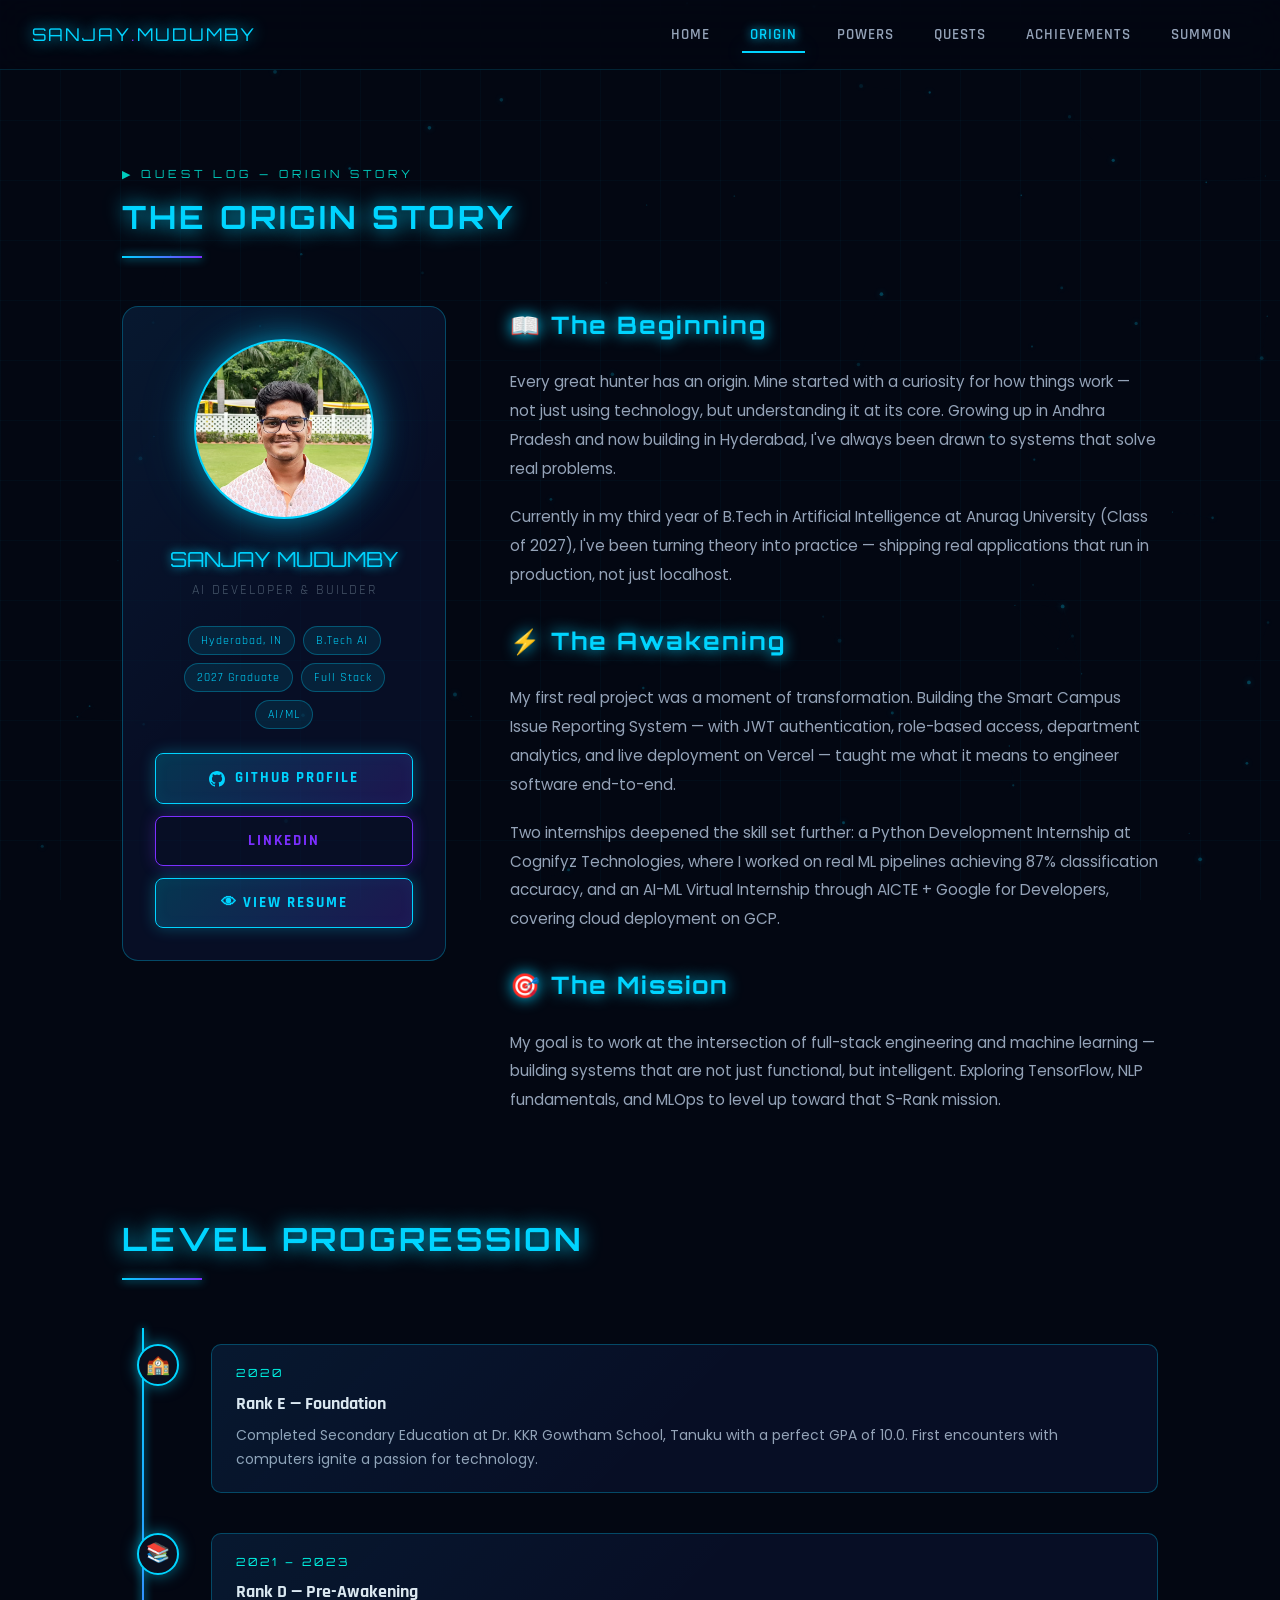
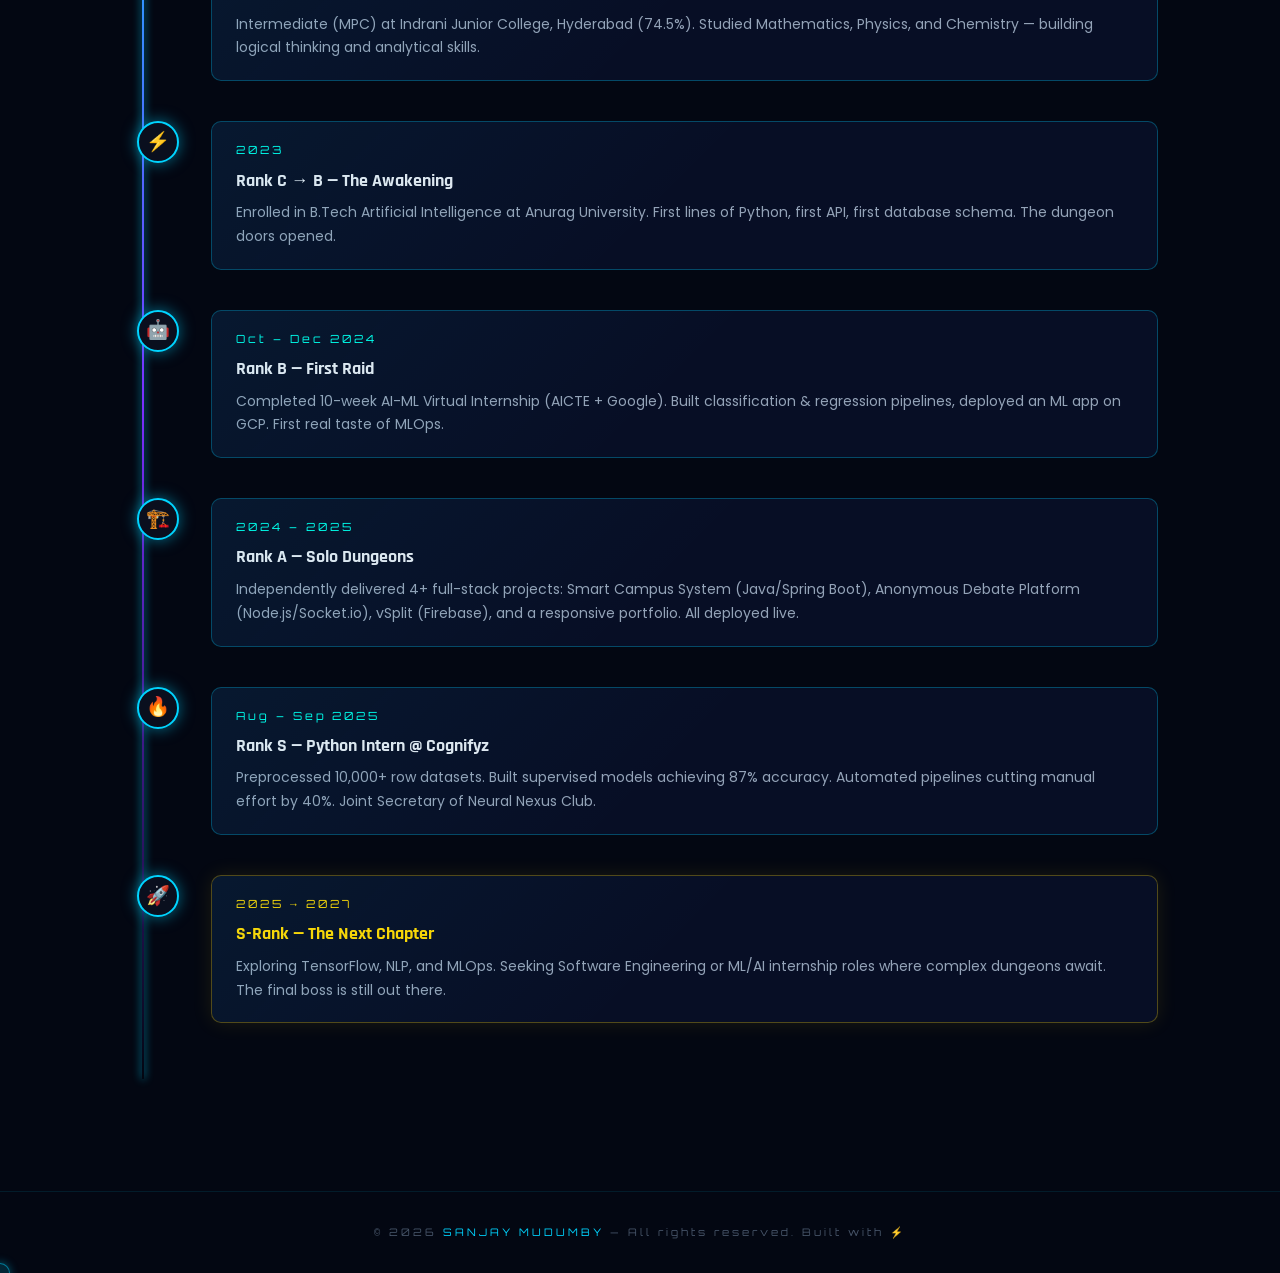
==== about.html @ d6de019f "Initial commit - Anime/Gaming-themed portfolio with interactive features" ====
<!DOCTYPE html>
<html lang="en">
<head>
  <meta charset="UTF-8">
  <meta name="viewport" content="width=device-width, initial-scale=1.0">
  <title>Origin Story | Sanjay Mudumby</title>
  <link rel="stylesheet" href="css/styles.css">
  <link rel="icon" href="data:image/svg+xml,<svg xmlns='http://www.w3.org/2000/svg' viewBox='0 0 100 100'><text y='.9em' font-size='90'>⚡</text></svg>">
</head>
<body>
  <canvas id="particle-canvas"></canvas>

  <nav class="navbar">
    <a href="index.html" class="nav-logo">SANJAY<span>.</span>MUDUMBY</a>
    <ul class="nav-links">
      <li><a href="index.html">Home</a></li>
      <li><a href="about.html">Origin</a></li>
      <li><a href="skills.html">Powers</a></li>
      <li><a href="projects.html">Quests</a></li>
      <li><a href="certifications.html">Achievements</a></li>
      <li><a href="contact.html">Summon</a></li>
    </ul>
    <div class="nav-toggle"><span></span><span></span><span></span></div>
  </nav>

  <div class="page-content">
    <div class="about-hero">

      <!-- HEADER -->
      <div class="fade-in" style="margin-bottom:3rem;">
        <div class="system-tag" style="font-family:var(--font-display);font-size:0.7rem;color:var(--neon-cyan);letter-spacing:4px;text-transform:uppercase;margin-bottom:0.5rem;">▶ Quest Log — Origin Story</div>
        <h1 class="section-title">THE ORIGIN STORY</h1>
        <div class="section-divider"></div>
      </div>

      <!-- ABOUT GRID -->
      <div class="about-grid fade-in">
        <!-- Avatar Card -->
        <div class="glass-card about-avatar-card">
          <div class="about-avatar" style="background-image:url('images/Sanjay.jpg');background-size:cover;background-position:center;"></div>
          <div class="about-name">SANJAY MUDUMBY</div>
          <div class="about-title">AI Developer & Builder</div>
          <div class="about-tags">
            <span class="about-tag">Hyderabad, IN</span>
            <span class="about-tag">B.Tech AI</span>
            <span class="about-tag">2027 Graduate</span>
            <span class="about-tag">Full Stack</span>
            <span class="about-tag">AI/ML</span>
          </div>
          <div style="margin-top:1.5rem;display:flex;flex-direction:column;gap:0.75rem;">
            <a href="https://github.com/Sanjay-glitch-dotcom" target="_blank" rel="noopener" class="btn btn-primary" style="justify-content:center;">
              <svg width="16" height="16" viewBox="0 0 24 24" fill="currentColor"><path d="M12 0C5.37 0 0 5.37 0 12c0 5.31 3.435 9.795 8.205 11.385.6.105.825-.255.825-.57 0-.285-.015-1.23-.015-2.235-3.015.555-3.795-.735-4.035-1.41-.135-.345-.72-1.41-1.23-1.695-.42-.225-1.02-.78-.015-.795.945-.015 1.62.87 1.845 1.23 1.08 1.815 2.805 1.305 3.495.99.105-.78.42-1.305.765-1.605-2.67-.3-5.46-1.335-5.46-5.925 0-1.305.465-2.385 1.23-3.225-.12-.3-.54-1.53.12-3.18 0 0 1.005-.315 3.3 1.23.96-.27 1.98-.405 3-.405s2.04.135 3 .405c2.295-1.56 3.3-1.23 3.3-1.23.66 1.65.24 2.88.12 3.18.765.84 1.23 1.905 1.23 3.225 0 4.605-2.805 5.625-5.475 5.925.435.375.81 1.095.81 2.22 0 1.605-.015 2.895-.015 3.3 0 .315.225.69.825.57A12.02 12.02 0 0024 12c0-6.63-5.37-12-12-12z"/></svg>
              GitHub Profile
            </a>
            <a href="https://www.linkedin.com/in/mudumby-sanjay/" target="_blank" rel="noopener" class="btn btn-secondary" style="justify-content:center;">LinkedIn</a>
            <a href="files/Resume(2pages).pdf" target="_blank" class="btn btn-primary" style="justify-content:center;">👁 View Resume</a>
          </div>
        </div>

        <!-- Story Text -->
        <div class="about-story">
          <h2>📖 The Beginning</h2>
          <p>
            Every great hunter has an origin. Mine started with a curiosity for how things work — not just using technology, but understanding it at its core. Growing up in Andhra Pradesh and now building in Hyderabad, I've always been drawn to systems that solve real problems.
          </p>
          <p>
            Currently in my third year of B.Tech in Artificial Intelligence at Anurag University (Class of 2027), I've been turning theory into practice — shipping real applications that run in production, not just localhost.
          </p>
          <h2 style="margin-top:2rem;">⚡ The Awakening</h2>
          <p>
            My first real project was a moment of transformation. Building the Smart Campus Issue Reporting System — with JWT authentication, role-based access, department analytics, and live deployment on Vercel — taught me what it means to engineer software end-to-end.
          </p>
          <p>
            Two internships deepened the skill set further: a Python Development Internship at Cognifyz Technologies, where I worked on real ML pipelines achieving 87% classification accuracy, and an AI-ML Virtual Internship through AICTE + Google for Developers, covering cloud deployment on GCP.
          </p>
          <h2 style="margin-top:2rem;">🎯 The Mission</h2>
          <p>
            My goal is to work at the intersection of full-stack engineering and machine learning — building systems that are not just functional, but intelligent. Exploring TensorFlow, NLP fundamentals, and MLOps to level up toward that S-Rank mission.
          </p>
        </div>
      </div>

      <!-- TIMELINE -->
      <div class="fade-in">
        <h2 class="section-title" style="margin-bottom:0.5rem;">LEVEL PROGRESSION</h2>
        <div class="section-divider"></div>

        <div class="timeline">
          <div class="timeline-item fade-in">
            <div class="timeline-dot">🏫</div>
            <div class="timeline-content glass-card">
              <div class="timeline-year">2020</div>
              <h3>Rank E — Foundation</h3>
              <p>Completed Secondary Education at Dr. KKR Gowtham School, Tanuku with a perfect GPA of 10.0. First encounters with computers ignite a passion for technology.</p>
            </div>
          </div>

          <div class="timeline-item fade-in">
            <div class="timeline-dot">📚</div>
            <div class="timeline-content glass-card">
              <div class="timeline-year">2021 – 2023</div>
              <h3>Rank D — Pre-Awakening</h3>
              <p>Intermediate (MPC) at Indrani Junior College, Hyderabad (74.5%). Studied Mathematics, Physics, and Chemistry — building logical thinking and analytical skills.</p>
            </div>
          </div>

          <div class="timeline-item fade-in">
            <div class="timeline-dot">⚡</div>
            <div class="timeline-content glass-card">
              <div class="timeline-year">2023</div>
              <h3>Rank C → B — The Awakening</h3>
              <p>Enrolled in B.Tech Artificial Intelligence at Anurag University. First lines of Python, first API, first database schema. The dungeon doors opened.</p>
            </div>
          </div>

          <div class="timeline-item fade-in">
            <div class="timeline-dot">🤖</div>
            <div class="timeline-content glass-card">
              <div class="timeline-year">Oct – Dec 2024</div>
              <h3>Rank B — First Raid</h3>
              <p>Completed 10-week AI-ML Virtual Internship (AICTE + Google). Built classification & regression pipelines, deployed an ML app on GCP. First real taste of MLOps.</p>
            </div>
          </div>

          <div class="timeline-item fade-in">
            <div class="timeline-dot">🏗️</div>
            <div class="timeline-content glass-card">
              <div class="timeline-year">2024 – 2025</div>
              <h3>Rank A — Solo Dungeons</h3>
              <p>Independently delivered 4+ full-stack projects: Smart Campus System (Java/Spring Boot), Anonymous Debate Platform (Node.js/Socket.io), vSplit (Firebase), and a responsive portfolio. All deployed live.</p>
            </div>
          </div>

          <div class="timeline-item fade-in">
            <div class="timeline-dot">🔥</div>
            <div class="timeline-content glass-card">
              <div class="timeline-year">Aug – Sep 2025</div>
              <h3>Rank S — Python Intern @ Cognifyz</h3>
              <p>Preprocessed 10,000+ row datasets. Built supervised models achieving 87% accuracy. Automated pipelines cutting manual effort by 40%. Joint Secretary of Neural Nexus Club.</p>
            </div>
          </div>

          <div class="timeline-item fade-in">
            <div class="timeline-dot">🚀</div>
            <div class="timeline-content glass-card" style="border-color:rgba(255,215,0,0.3);box-shadow:0 0 20px rgba(255,215,0,0.1);">
              <div class="timeline-year" style="color:var(--gold);">2025 → 2027</div>
              <h3 style="color:var(--gold);">S-Rank — The Next Chapter</h3>
              <p>Exploring TensorFlow, NLP, and MLOps. Seeking Software Engineering or ML/AI internship roles where complex dungeons await. The final boss is still out there.</p>
            </div>
          </div>
        </div>
      </div>
    </div>

    <footer class="footer">
      &copy; 2026 <span>SANJAY MUDUMBY</span> — All rights reserved. Built with ⚡
    </footer>
  </div>

  <script src="js/script.js"></script>
</body>
</html>
---- css/styles.css ----
@import url('https://fonts.googleapis.com/css2?family=Poppins:wght@300;400;500;600;700;900&family=Rajdhani:wght@400;500;600;700&family=Orbitron:wght@400;500;700;900&display=swap');

:root {
  --bg-primary: #030712;
  --bg-secondary: #0a0f1e;
  --bg-card: rgba(10, 20, 50, 0.6);
  --neon-blue: #00d4ff;
  --neon-purple: #7b2fff;
  --neon-cyan: #00ffea;
  --neon-pink: #ff2d8c;
  --gold: #ffd700;
  --text-primary: #e2e8f0;
  --text-secondary: #94a3b8;
  --text-dim: #475569;
  --border-glow: rgba(0, 212, 255, 0.3);
  --shadow-blue: 0 0 20px rgba(0, 212, 255, 0.4);
  --shadow-purple: 0 0 20px rgba(123, 47, 255, 0.4);
  --font-display: 'Orbitron', monospace;
  --font-heading: 'Rajdhani', sans-serif;
  --font-body: 'Poppins', sans-serif;
  --transition: 0.3s cubic-bezier(0.4, 0, 0.2, 1);
}

*, *::before, *::after { box-sizing: border-box; margin: 0; padding: 0; }

html { scroll-behavior: smooth; }

body {
  font-family: var(--font-body);
  background: var(--bg-primary);
  color: var(--text-primary);
  min-height: 100vh;
  overflow-x: hidden;
  line-height: 1.6;
}

/* === BACKGROUND PARTICLE CANVAS === */
#particle-canvas {
  position: fixed;
  top: 0; left: 0;
  width: 100%; height: 100%;
  pointer-events: none;
  z-index: 0;
  opacity: 0.4;
}

/* === GRID OVERLAY === */
body::before {
  content: '';
  position: fixed;
  inset: 0;
  background-image:
    linear-gradient(rgba(0,212,255,0.03) 1px, transparent 1px),
    linear-gradient(90deg, rgba(0,212,255,0.03) 1px, transparent 1px);
  background-size: 60px 60px;
  pointer-events: none;
  z-index: 0;
}

/* === NAVBAR === */
.navbar {
  position: fixed;
  top: 0; left: 0; right: 0;
  z-index: 1000;
  background: rgba(3, 7, 18, 0.85);
  backdrop-filter: blur(20px);
  border-bottom: 1px solid rgba(0,212,255,0.15);
  padding: 0 2rem;
  height: 70px;
  display: flex;
  align-items: center;
  justify-content: space-between;
}

.nav-logo {
  font-family: var(--font-display);
  font-size: 1.1rem;
  color: var(--neon-blue);
  text-decoration: none;
  letter-spacing: 2px;
  text-shadow: 0 0 15px var(--neon-blue);
  transition: var(--transition);
}
.nav-logo span { color: var(--neon-purple); }
.nav-logo:hover { text-shadow: 0 0 30px var(--neon-blue), 0 0 60px var(--neon-blue); }

.nav-links {
  display: flex;
  gap: 0.5rem;
  list-style: none;
  align-items: center;
}

.nav-links a {
  font-family: var(--font-heading);
  font-size: 0.95rem;
  font-weight: 600;
  color: var(--text-secondary);
  text-decoration: none;
  padding: 0.4rem 1rem;
  border-radius: 6px;
  letter-spacing: 1px;
  transition: var(--transition);
  position: relative;
  text-transform: uppercase;
}

.nav-links a::after {
  content: '';
  position: absolute;
  bottom: -2px; left: 50%; right: 50%;
  height: 2px;
  background: var(--neon-blue);
  box-shadow: var(--shadow-blue);
  transition: var(--transition);
}

.nav-links a:hover,
.nav-links a.active {
  color: var(--neon-blue);
  text-shadow: 0 0 10px var(--neon-blue);
}

.nav-links a:hover::after,
.nav-links a.active::after {
  left: 10%; right: 10%;
}

.nav-toggle {
  display: none;
  flex-direction: column;
  gap: 5px;
  cursor: pointer;
  padding: 5px;
}
.nav-toggle span {
  width: 25px; height: 2px;
  background: var(--neon-blue);
  box-shadow: 0 0 8px var(--neon-blue);
  transition: var(--transition);
  display: block;
}

/* === PAGE WRAPPER === */
.page-content {
  position: relative;
  z-index: 1;
  padding-top: 70px;
}

/* === SECTION BASE === */
.section {
  padding: 5rem 2rem;
  max-width: 1200px;
  margin: 0 auto;
}

.section-title {
  font-family: var(--font-display);
  font-size: clamp(1.4rem, 3vw, 2rem);
  color: var(--neon-blue);
  text-shadow: 0 0 20px var(--neon-blue);
  letter-spacing: 3px;
  text-transform: uppercase;
  margin-bottom: 0.5rem;
}
.section-subtitle {
  font-family: var(--font-heading);
  font-size: 1rem;
  color: var(--text-dim);
  letter-spacing: 2px;
  text-transform: uppercase;
  margin-bottom: 3rem;
}
.section-divider {
  width: 80px; height: 2px;
  background: linear-gradient(90deg, var(--neon-blue), var(--neon-purple));
  margin: 0.8rem 0 3rem;
  box-shadow: 0 0 10px var(--neon-blue);
}

/* === GLOWING CARD === */
.glass-card {
  background: var(--bg-card);
  border: 1px solid var(--border-glow);
  border-radius: 12px;
  backdrop-filter: blur(12px);
  transition: var(--transition);
  position: relative;
  overflow: hidden;
}

.glass-card::before {
  content: '';
  position: absolute;
  inset: 0;
  background: linear-gradient(135deg, rgba(0,212,255,0.05) 0%, transparent 50%);
  pointer-events: none;
}

.glass-card:hover {
  border-color: rgba(0,212,255,0.6);
  box-shadow: var(--shadow-blue), 0 0 40px rgba(0,212,255,0.1);
  transform: translateY(-4px);
}

/* === BUTTONS === */
.btn {
  display: inline-flex;
  align-items: center;
  gap: 0.6rem;
  font-family: var(--font-heading);
  font-size: 0.95rem;
  font-weight: 700;
  letter-spacing: 2px;
  text-transform: uppercase;
  padding: 0.75rem 2rem;
  border-radius: 8px;
  border: none;
  cursor: pointer;
  text-decoration: none;
  transition: var(--transition);
  position: relative;
  overflow: hidden;
}

.btn::after {
  content: '';
  position: absolute;
  inset: 0;
  background: linear-gradient(45deg, transparent 30%, rgba(255,255,255,0.1) 50%, transparent 70%);
  transform: translateX(-100%);
  transition: transform 0.5s;
}
.btn:hover::after { transform: translateX(100%); }

.btn-primary {
  background: linear-gradient(135deg, rgba(0,212,255,0.2), rgba(123,47,255,0.2));
  color: var(--neon-blue);
  border: 1px solid var(--neon-blue);
  box-shadow: 0 0 15px rgba(0,212,255,0.3), inset 0 0 15px rgba(0,212,255,0.05);
}
.btn-primary:hover {
  background: linear-gradient(135deg, rgba(0,212,255,0.3), rgba(123,47,255,0.3));
  box-shadow: 0 0 30px rgba(0,212,255,0.6), 0 0 60px rgba(0,212,255,0.2), inset 0 0 20px rgba(0,212,255,0.1);
  transform: translateY(-2px);
  color: #fff;
}

.btn-secondary {
  background: transparent;
  color: var(--neon-purple);
  border: 1px solid var(--neon-purple);
  box-shadow: 0 0 15px rgba(123,47,255,0.3);
}
.btn-secondary:hover {
  background: rgba(123,47,255,0.15);
  box-shadow: 0 0 30px rgba(123,47,255,0.6);
  transform: translateY(-2px);
  color: #fff;
}

.btn-gold {
  background: linear-gradient(135deg, rgba(255,215,0,0.15), rgba(255,165,0,0.15));
  color: var(--gold);
  border: 1px solid var(--gold);
  box-shadow: 0 0 15px rgba(255,215,0,0.3);
}
.btn-gold:hover {
  box-shadow: 0 0 30px rgba(255,215,0,0.6);
  transform: translateY(-2px);
}

/* === RANK BADGES === */
.rank-badge {
  display: inline-block;
  font-family: var(--font-display);
  font-size: 0.75rem;
  padding: 0.25rem 0.75rem;
  border-radius: 20px;
  letter-spacing: 2px;
  text-transform: uppercase;
}
.rank-s { background: rgba(255,215,0,0.15); color: var(--gold); border: 1px solid var(--gold); box-shadow: 0 0 10px rgba(255,215,0,0.3); }
.rank-a { background: rgba(255,45,140,0.15); color: var(--neon-pink); border: 1px solid var(--neon-pink); box-shadow: 0 0 10px rgba(255,45,140,0.3); }
.rank-b { background: rgba(123,47,255,0.15); color: var(--neon-purple); border: 1px solid var(--neon-purple); }
.rank-c { background: rgba(0,212,255,0.15); color: var(--neon-blue); border: 1px solid var(--neon-blue); }

/* === FADE IN ANIMATION === */
.fade-in {
  opacity: 0;
  transform: translateY(30px);
  transition: opacity 0.7s ease, transform 0.7s ease;
}
.fade-in.visible {
  opacity: 1;
  transform: translateY(0);
}

/* === TYPING CURSOR === */
.typing-cursor {
  display: inline-block;
  width: 2px;
  background: var(--neon-blue);
  animation: blink 0.8s step-end infinite;
  box-shadow: 0 0 8px var(--neon-blue);
  margin-left: 2px;
}
@keyframes blink { 50% { opacity: 0; } }

/* === GLOW PULSE === */
@keyframes glow-pulse {
  0%, 100% { box-shadow: 0 0 15px rgba(0,212,255,0.3); }
  50% { box-shadow: 0 0 35px rgba(0,212,255,0.7), 0 0 70px rgba(0,212,255,0.2); }
}

@keyframes float {
  0%, 100% { transform: translateY(0); }
  50% { transform: translateY(-10px); }
}

@keyframes scan-line {
  0% { transform: translateY(-100%); }
  100% { transform: translateY(100vh); }
}

/* === PAGE FADE IN === */
.page-content {
  animation: pageFadeIn 0.6s ease forwards;
}
@keyframes pageFadeIn {
  from { opacity: 0; transform: translateY(10px); }
  to { opacity: 1; transform: translateY(0); }
}

/* === MODAL === */
.modal-overlay {
  position: fixed;
  inset: 0;
  background: rgba(0,0,0,0.85);
  backdrop-filter: blur(8px);
  z-index: 9999;
  display: flex;
  align-items: center;
  justify-content: center;
  opacity: 0;
  pointer-events: none;
  transition: opacity 0.3s;
}
.modal-overlay.active {
  opacity: 1;
  pointer-events: all;
}
.modal-content {
  background: var(--bg-secondary);
  border: 1px solid var(--neon-blue);
  border-radius: 12px;
  box-shadow: 0 0 40px rgba(0,212,255,0.4);
  max-width: 90vw;
  max-height: 90vh;
  overflow: auto;
  position: relative;
  transform: scale(0.9);
  transition: transform 0.3s;
}
.modal-overlay.active .modal-content {
  transform: scale(1);
}
.modal-close {
  position: absolute;
  top: 1rem; right: 1rem;
  background: none;
  border: 1px solid var(--neon-blue);
  color: var(--neon-blue);
  width: 32px; height: 32px;
  border-radius: 50%;
  cursor: pointer;
  font-size: 1rem;
  display: flex;
  align-items: center;
  justify-content: center;
  transition: var(--transition);
  z-index: 1;
}
.modal-close:hover { background: var(--neon-blue); color: #000; }

/* === SCROLLBAR === */
::-webkit-scrollbar { width: 6px; }
::-webkit-scrollbar-track { background: var(--bg-primary); }
::-webkit-scrollbar-thumb { background: var(--neon-blue); border-radius: 3px; box-shadow: 0 0 8px var(--neon-blue); }

/* ===================== HOME PAGE ===================== */
.hero {
  min-height: 100vh;
  display: flex;
  align-items: center;
  justify-content: center;
  position: relative;
  padding: 2rem;
}

.hero-container {
  display: grid;
  grid-template-columns: 1fr 1fr;
  gap: 4rem;
  align-items: center;
  max-width: 1100px;
  width: 100%;
}

.hero-text { z-index: 1; }

.system-tag {
  font-family: var(--font-display);
  font-size: 0.7rem;
  color: var(--neon-cyan);
  letter-spacing: 4px;
  text-transform: uppercase;
  margin-bottom: 1rem;
  opacity: 0.8;
}

.hero-name {
  font-family: var(--font-display);
  font-size: clamp(2.5rem, 6vw, 4.5rem);
  font-weight: 900;
  line-height: 1.1;
  background: linear-gradient(135deg, var(--neon-blue), var(--neon-purple), var(--neon-cyan));
  -webkit-background-clip: text;
  -webkit-text-fill-color: transparent;
  background-clip: text;
  margin-bottom: 0.5rem;
  filter: drop-shadow(0 0 20px rgba(0,212,255,0.5));
}

.hero-role {
  font-family: var(--font-heading);
  font-size: clamp(1.2rem, 2.5vw, 1.8rem);
  font-weight: 600;
  color: var(--text-secondary);
  letter-spacing: 3px;
  text-transform: uppercase;
  margin-bottom: 1.5rem;
  min-height: 2.2rem;
}

.hero-desc {
  color: var(--text-secondary);
  font-size: 0.95rem;
  line-height: 1.8;
  margin-bottom: 2rem;
  max-width: 480px;
}

.hero-buttons {
  display: flex;
  gap: 1rem;
  flex-wrap: wrap;
  margin-bottom: 2.5rem;
}

/* === PLAYER STATUS CARD === */
.status-card {
  background: rgba(10, 20, 50, 0.7);
  border: 1px solid rgba(0,212,255,0.3);
  border-radius: 16px;
  padding: 2rem;
  margin: 1rem 0;
  max-width: 400px;
  box-shadow: 0 8px 32px rgba(0,212,255,0.2);
  position: relative;
  min-height: 600px;
  display: flex;
  flex-direction: column;
}

.status-card * {
  color: inherit !important;
  visibility: visible !important;
  opacity: 1 !important;
}
.status-card::before {
  content: 'PLAYER STATUS';
  position: absolute;
  top: -12px; left: 20px;
  font-family: var(--font-display);
  font-size: 0.65rem;
  color: var(--neon-blue);
  background: var(--bg-primary);
  padding: 0 10px;
  letter-spacing: 3px;
}

.status-header {
  display: flex;
  align-items: center;
  gap: 1rem;
  margin-bottom: 1.5rem;
  padding-bottom: 1.5rem;
  border-bottom: 1px solid rgba(0,212,255,0.15);
}

.profile-img-wrapper {
  position: relative;
  width: 90px;
  height: 90px;
  flex-shrink: 0;
}

.profile-img {
  width: 100%; height: 100%;
  border-radius: 50%;
  object-fit: cover;
  border: 2px solid var(--neon-blue);
  box-shadow: 0 0 20px var(--neon-blue), 0 0 40px rgba(0,212,255,0.3);
  background: linear-gradient(135deg, #0a1628, #1a2a50);
  display: flex;
  align-items: center;
  justify-content: center;
  font-family: var(--font-display);
  font-size: 2rem;
  color: var(--neon-blue);
}

.profile-img-wrapper::after {
  content: '';
  position: absolute;
  inset: -4px;
  border-radius: 50%;
  border: 1px solid rgba(0,212,255,0.3);
  animation: glow-pulse 2s ease-in-out infinite;
}

.status-info h3 {
  font-family: var(--font-display);
  font-size: 1.2rem;
  color: var(--neon-blue);
  text-shadow: 0 0 10px var(--neon-blue);
  margin-bottom: 0.25rem;
  color: white !important;
  font-size: 1.5rem !important;
}

.status-info p {
  font-family: var(--font-heading);
  font-size: 0.8rem;
  color: var(--text-dim);
  color: white !important;
  font-size: 1rem !important;
  letter-spacing: 2px;
  text-transform: uppercase;
}

.status-stats {
  display: grid;
  grid-template-columns: 1fr 1fr;
  gap: 1rem;
  margin-bottom: 1.5rem;
}
.stat-item {
  text-align: center;
  padding: 0.75rem;
  background: rgba(0,212,255,0.05);
  border-radius: 8px;
  border: 1px solid rgba(0,212,255,0.1);
}
.stat-value {
  font-family: var(--font-display);
  font-size: 1.5rem;
  font-weight: 700;
  color: var(--neon-blue);
  text-shadow: 0 0 10px var(--neon-blue);
  display: block;
}
.stat-label {
  font-family: var(--font-heading);
  font-size: 0.7rem;
  color: var(--text-dim);
  text-transform: uppercase;
  letter-spacing: 1px;
}

.xp-bar-wrapper { margin-top: 0.5rem; }
.xp-label {
  display: flex;
  justify-content: space-between;
  font-family: var(--font-heading);
  font-size: 0.75rem;
  color: var(--text-dim);
  letter-spacing: 1px;
  margin-bottom: 0.4rem;
}
.xp-bar {
  height: 8px;
  background: rgba(0,212,255,0.1);
  border-radius: 4px;
  overflow: hidden;
  border: 1px solid rgba(0,212,255,0.2);
}
.xp-fill {
  height: 100%;
  background: linear-gradient(90deg, var(--neon-blue), var(--neon-cyan));
  border-radius: 4px;
  box-shadow: 0 0 10px var(--neon-blue);
  width: 0;
  transition: width 2s cubic-bezier(0.4, 0, 0.2, 1) 0.5s;
}

/* ===================== ABOUT PAGE ===================== */
.about-hero {
  padding: 6rem 2rem 3rem;
  max-width: 1100px;
  margin: 0 auto;
}

.about-grid {
  display: grid;
  grid-template-columns: 1fr 2fr;
  gap: 4rem;
  align-items: start;
  margin-bottom: 5rem;
}

.about-avatar-card {
  padding: 2rem;
  text-align: center;
  border-radius: 16px;
}

.about-avatar {
  width: 180px; height: 180px;
  border-radius: 50%;
  margin: 0 auto 1.5rem;
  border: 2px solid var(--neon-blue);
  box-shadow: 0 0 30px rgba(0,212,255,0.5), 0 0 60px rgba(0,212,255,0.2);
  display: flex; align-items: center; justify-content: center;
  font-family: var(--font-display);
  font-size: 4rem;
  color: var(--neon-blue);
  background: linear-gradient(135deg, #0a1628, #1a2a50);
  position: relative;
  overflow: hidden;
}
.about-avatar img {
  width: 100%; height: 100%;
  object-fit: cover;
  border-radius: 50%;
}
.about-avatar::after {
  content: '';
  position: absolute;
  inset: -2px;
  border-radius: 50%;
  border: 1px dashed rgba(0,212,255,0.3);
  animation: spin 20s linear infinite;
}
@keyframes spin { to { transform: rotate(360deg); } }

.about-name {
  font-family: var(--font-display);
  font-size: 1.3rem;
  color: var(--neon-blue);
  text-shadow: 0 0 10px var(--neon-blue);
  margin-bottom: 0.25rem;
}
.about-title {
  font-family: var(--font-heading);
  font-size: 0.85rem;
  color: var(--text-dim);
  letter-spacing: 2px;
  text-transform: uppercase;
  margin-bottom: 1.5rem;
}

.about-tags {
  display: flex; flex-wrap: wrap; gap: 0.5rem; justify-content: center;
}
.about-tag {
  font-family: var(--font-heading);
  font-size: 0.75rem;
  padding: 0.25rem 0.75rem;
  border-radius: 20px;
  background: rgba(0,212,255,0.1);
  border: 1px solid rgba(0,212,255,0.3);
  color: var(--neon-blue);
  letter-spacing: 1px;
}

.about-story h2 {
  font-family: var(--font-display);
  font-size: 1.5rem;
  color: var(--neon-blue);
  text-shadow: 0 0 15px var(--neon-blue);
  margin-bottom: 1.5rem;
  letter-spacing: 2px;
}

.about-story p {
  color: var(--text-secondary);
  line-height: 1.9;
  margin-bottom: 1.2rem;
  font-size: 0.95rem;
}

/* === TIMELINE === */
.timeline { position: relative; padding: 1rem 0; }
.timeline::before {
  content: '';
  position: absolute;
  left: 20px; top: 0; bottom: 0;
  width: 2px;
  background: linear-gradient(180deg, var(--neon-blue), var(--neon-purple), transparent);
  box-shadow: 0 0 8px var(--neon-blue);
}

.timeline-item {
  display: flex;
  gap: 2rem;
  margin-bottom: 2.5rem;
  padding-left: 1rem;
  position: relative;
}

.timeline-dot {
  flex-shrink: 0;
  width: 42px; height: 42px;
  border-radius: 50%;
  background: var(--bg-secondary);
  border: 2px solid var(--neon-blue);
  box-shadow: 0 0 15px rgba(0,212,255,0.5);
  display: flex; align-items: center; justify-content: center;
  font-size: 1.2rem;
  position: relative;
  z-index: 1;
  margin-left: -1px;
}

.timeline-content {
  flex: 1;
  padding: 1.25rem 1.5rem;
  border-radius: 10px;
}

.timeline-year {
  font-family: var(--font-display);
  font-size: 0.7rem;
  color: var(--neon-cyan);
  letter-spacing: 3px;
  margin-bottom: 0.4rem;
}

.timeline-content h3 {
  font-family: var(--font-heading);
  font-size: 1.1rem;
  color: var(--text-primary);
  font-weight: 700;
  margin-bottom: 0.4rem;
}

.timeline-content p {
  font-size: 0.875rem;
  color: var(--text-secondary);
  line-height: 1.7;
}

/* ===================== SKILLS PAGE ===================== */
.skills-grid {
  display: grid;
  grid-template-columns: repeat(auto-fit, minmax(320px, 1fr));
  gap: 2rem;
}

.skill-category {
  padding: 2rem;
  border-radius: 12px;
}

.skill-cat-title {
  font-family: var(--font-display);
  font-size: 0.85rem;
  letter-spacing: 3px;
  text-transform: uppercase;
  margin-bottom: 1.5rem;
  display: flex;
  align-items: center;
  gap: 0.75rem;
}

.skill-cat-icon {
  width: 36px; height: 36px;
  border-radius: 8px;
  display: flex; align-items: center; justify-content: center;
  font-size: 1.1rem;
}

.skill-item { margin-bottom: 1.25rem; }
.skill-header {
  display: flex;
  justify-content: space-between;
  margin-bottom: 0.4rem;
}
.skill-name {
  font-family: var(--font-heading);
  font-size: 0.9rem;
  color: var(--text-primary);
  font-weight: 600;
}
.skill-percent {
  font-family: var(--font-display);
  font-size: 0.75rem;
  color: var(--neon-blue);
}
.skill-bar {
  height: 6px;
  background: rgba(255,255,255,0.05);
  border-radius: 3px;
  overflow: hidden;
  border: 1px solid rgba(255,255,255,0.05);
}
.skill-fill {
  height: 100%;
  border-radius: 3px;
  width: 0;
  transition: width 1.5s cubic-bezier(0.4,0,0.2,1);
}
.fill-blue { background: linear-gradient(90deg, var(--neon-blue), var(--neon-cyan)); box-shadow: 0 0 8px var(--neon-blue); }
.fill-purple { background: linear-gradient(90deg, var(--neon-purple), var(--neon-pink)); box-shadow: 0 0 8px var(--neon-purple); }
.fill-gold { background: linear-gradient(90deg, var(--gold), #ff9500); box-shadow: 0 0 8px var(--gold); }

/* Extra skills (icon chips) */
.tech-chips {
  display: flex; flex-wrap: wrap; gap: 0.75rem; margin-top: 3rem;
}
.tech-chip {
  display: flex; align-items: center; gap: 0.5rem;
  font-family: var(--font-heading);
  font-size: 0.85rem;
  padding: 0.5rem 1rem;
  border-radius: 8px;
  background: rgba(255,255,255,0.03);
  border: 1px solid rgba(255,255,255,0.08);
  color: var(--text-secondary);
  transition: var(--transition);
  font-weight: 600;
  letter-spacing: 1px;
}
.tech-chip:hover {
  border-color: var(--neon-blue);
  color: var(--neon-blue);
  box-shadow: 0 0 12px rgba(0,212,255,0.3);
  transform: translateY(-2px);
}

/* ===================== PROJECTS PAGE ===================== */
.projects-grid {
  display: grid;
  grid-template-columns: repeat(auto-fit, minmax(320px, 1fr));
  gap: 2rem;
}

.project-card {
  padding: 2rem;
  border-radius: 14px;
  display: flex;
  flex-direction: column;
}

.project-header {
  display: flex;
  justify-content: space-between;
  align-items: flex-start;
  margin-bottom: 1rem;
}

.project-icon {
  width: 50px; height: 50px;
  border-radius: 12px;
  display: flex; align-items: center; justify-content: center;
  font-size: 1.5rem;
  background: rgba(0,212,255,0.1);
  border: 1px solid rgba(0,212,255,0.2);
  margin-bottom: 1rem;
}

.project-title {
  font-family: var(--font-heading);
  font-size: 1.2rem;
  font-weight: 700;
  color: var(--text-primary);
  margin-bottom: 0.5rem;
}

.project-desc {
  font-size: 0.875rem;
  color: var(--text-secondary);
  line-height: 1.7;
  margin-bottom: 1.5rem;
  flex: 1;
}

.tech-tags {
  display: flex; flex-wrap: wrap; gap: 0.4rem; margin-bottom: 1.5rem;
}
.tech-tag {
  font-family: var(--font-display);
  font-size: 0.65rem;
  padding: 0.2rem 0.6rem;
  border-radius: 4px;
  background: rgba(123,47,255,0.1);
  color: var(--neon-purple);
  border: 1px solid rgba(123,47,255,0.3);
  letter-spacing: 1px;
}

.project-links {
  display: flex; gap: 0.75rem; flex-wrap: wrap;
}
.project-link {
  display: inline-flex; align-items: center; gap: 0.4rem;
  font-family: var(--font-heading);
  font-size: 0.8rem;
  font-weight: 700;
  color: var(--neon-blue);
  text-decoration: none;
  padding: 0.4rem 1rem;
  border: 1px solid rgba(0,212,255,0.3);
  border-radius: 6px;
  transition: var(--transition);
  letter-spacing: 1px;
  text-transform: uppercase;
}
.project-link:hover {
  background: rgba(0,212,255,0.1);
  border-color: var(--neon-blue);
  box-shadow: 0 0 12px rgba(0,212,255,0.3);
}

/* ===================== CERTIFICATIONS PAGE ===================== */
.certs-grid {
  display: grid;
  grid-template-columns: repeat(auto-fill, minmax(280px, 1fr));
  gap: 1.5rem;
}

.cert-card {
  padding: 1.5rem;
  border-radius: 12px;
  cursor: pointer;
  transition: var(--transition);
}
.cert-card:hover {
  transform: translateY(-6px) scale(1.01);
  border-color: rgba(0,212,255,0.6);
  box-shadow: var(--shadow-blue);
}

.cert-issuer-logo {
  width: 50px; height: 50px;
  border-radius: 10px;
  display: flex; align-items: center; justify-content: center;
  font-size: 1.5rem;
  margin-bottom: 1rem;
}
.cert-name {
  font-family: var(--font-heading);
  font-size: 1rem;
  font-weight: 700;
  color: var(--text-primary);
  margin-bottom: 0.3rem;
  line-height: 1.3;
}
.cert-issuer {
  font-size: 0.8rem;
  color: var(--text-dim);
  margin-bottom: 0.75rem;
  font-family: var(--font-heading);
  letter-spacing: 1px;
}
.cert-date {
  font-family: var(--font-display);
  font-size: 0.7rem;
  color: var(--neon-cyan);
  letter-spacing: 2px;
}
.cert-view-hint {
  font-family: var(--font-heading);
  font-size: 0.75rem;
  color: var(--text-dim);
  margin-top: 0.75rem;
  letter-spacing: 1px;
  opacity: 0;
  transition: opacity 0.3s;
}
.cert-card:hover .cert-view-hint { opacity: 1; color: var(--neon-blue); }

.modal-cert-img {
  width: 100%;
  max-width: 600px;
  border-radius: 8px;
  display: block;
}
.modal-cert-info {
  padding: 1.5rem;
}
.modal-cert-info h3 {
  font-family: var(--font-display);
  font-size: 1rem;
  color: var(--neon-blue);
  margin-bottom: 0.4rem;
  letter-spacing: 2px;
}
.modal-cert-info p {
  font-size: 0.875rem;
  color: var(--text-secondary);
}

/* ===================== CONTACT PAGE ===================== */
.contact-grid {
  display: grid;
  grid-template-columns: 1fr 1.5fr;
  gap: 4rem;
  align-items: start;
}

.contact-info h3 {
  font-family: var(--font-display);
  font-size: 1rem;
  color: var(--neon-blue);
  letter-spacing: 2px;
  margin-bottom: 1rem;
}
.contact-info p {
  font-size: 0.9rem;
  color: var(--text-secondary);
  line-height: 1.8;
  margin-bottom: 2rem;
}

.contact-links { display: flex; flex-direction: column; gap: 1rem; margin-bottom: 2rem; }
.contact-link-item {
  display: flex;
  align-items: center;
  gap: 1rem;
  padding: 1rem 1.5rem;
  border-radius: 10px;
  text-decoration: none;
  transition: var(--transition);
}
.contact-link-item:hover {
  transform: translateX(8px);
}
.contact-link-icon {
  width: 44px; height: 44px;
  border-radius: 10px;
  display: flex; align-items: center; justify-content: center;
  font-size: 1.3rem;
  flex-shrink: 0;
}
.contact-link-text span {
  display: block;
  font-family: var(--font-heading);
  font-size: 0.75rem;
  color: var(--text-dim);
  letter-spacing: 1px;
  margin-bottom: 0.15rem;
  text-transform: uppercase;
}
.contact-link-text strong {
  font-family: var(--font-heading);
  font-size: 0.9rem;
  color: var(--text-primary);
}

/* === FORM === */
.contact-form {
  display: flex;
  flex-direction: column;
  gap: 1.25rem;
}

.form-group {
  display: flex;
  flex-direction: column;
  gap: 0.4rem;
}
.form-group label {
  font-family: var(--font-heading);
  font-size: 0.8rem;
  color: var(--text-dim);
  letter-spacing: 2px;
  text-transform: uppercase;
}
.form-group input,
.form-group textarea {
  background: rgba(0,212,255,0.03);
  border: 1px solid rgba(0,212,255,0.15);
  border-radius: 8px;
  padding: 0.85rem 1.25rem;
  color: var(--text-primary);
  font-family: var(--font-body);
  font-size: 0.9rem;
  transition: var(--transition);
  outline: none;
  resize: vertical;
}
.form-group input:focus,
.form-group textarea:focus {
  border-color: var(--neon-blue);
  box-shadow: 0 0 15px rgba(0,212,255,0.2);
  background: rgba(0,212,255,0.05);
}
.form-group input::placeholder,
.form-group textarea::placeholder {
  color: var(--text-dim);
}

.form-status {
  font-family: var(--font-heading);
  font-size: 0.9rem;
  padding: 0.75rem 1rem;
  border-radius: 8px;
  letter-spacing: 1px;
  display: none;
}
.form-status.success {
  background: rgba(0,255,170,0.1);
  border: 1px solid rgba(0,255,170,0.3);
  color: #00ffaa;
  display: block;
}
.form-status.error {
  background: rgba(255,45,140,0.1);
  border: 1px solid rgba(255,45,140,0.3);
  color: var(--neon-pink);
  display: block;
}

/* === FOOTER === */
.footer {
  margin-top: 4rem;
  border-top: 1px solid rgba(0,212,255,0.1);
  padding: 2rem;
  text-align: center;
  font-family: var(--font-display);
  font-size: 0.65rem;
  color: var(--text-dim);
  letter-spacing: 3px;
}
.footer span { color: var(--neon-blue); }

/* ===================== RESPONSIVE ===================== */
@media (max-width: 900px) {
  .hero-container { grid-template-columns: 1fr; gap: 3rem; text-align: center; }
  .status-card { max-width: 400px; margin: 0 auto; }
  .about-grid { grid-template-columns: 1fr; gap: 2rem; }
  .contact-grid { grid-template-columns: 1fr; }
}

@media (max-width: 768px) {
  .nav-links {
    display: none;
    position: absolute;
    top: 70px; left: 0; right: 0;
    background: rgba(3,7,18,0.97);
    flex-direction: column;
    padding: 1.5rem;
    border-bottom: 1px solid rgba(0,212,255,0.15);
    gap: 0.25rem;
  }
  .nav-links.open { display: flex; }
  .nav-toggle { display: flex; }
  .section { padding: 3rem 1rem; }
  .projects-grid { grid-template-columns: 1fr; }
  .certs-grid { grid-template-columns: repeat(auto-fill, minmax(250px, 1fr)); }
  .hero-buttons { justify-content: center; }
}
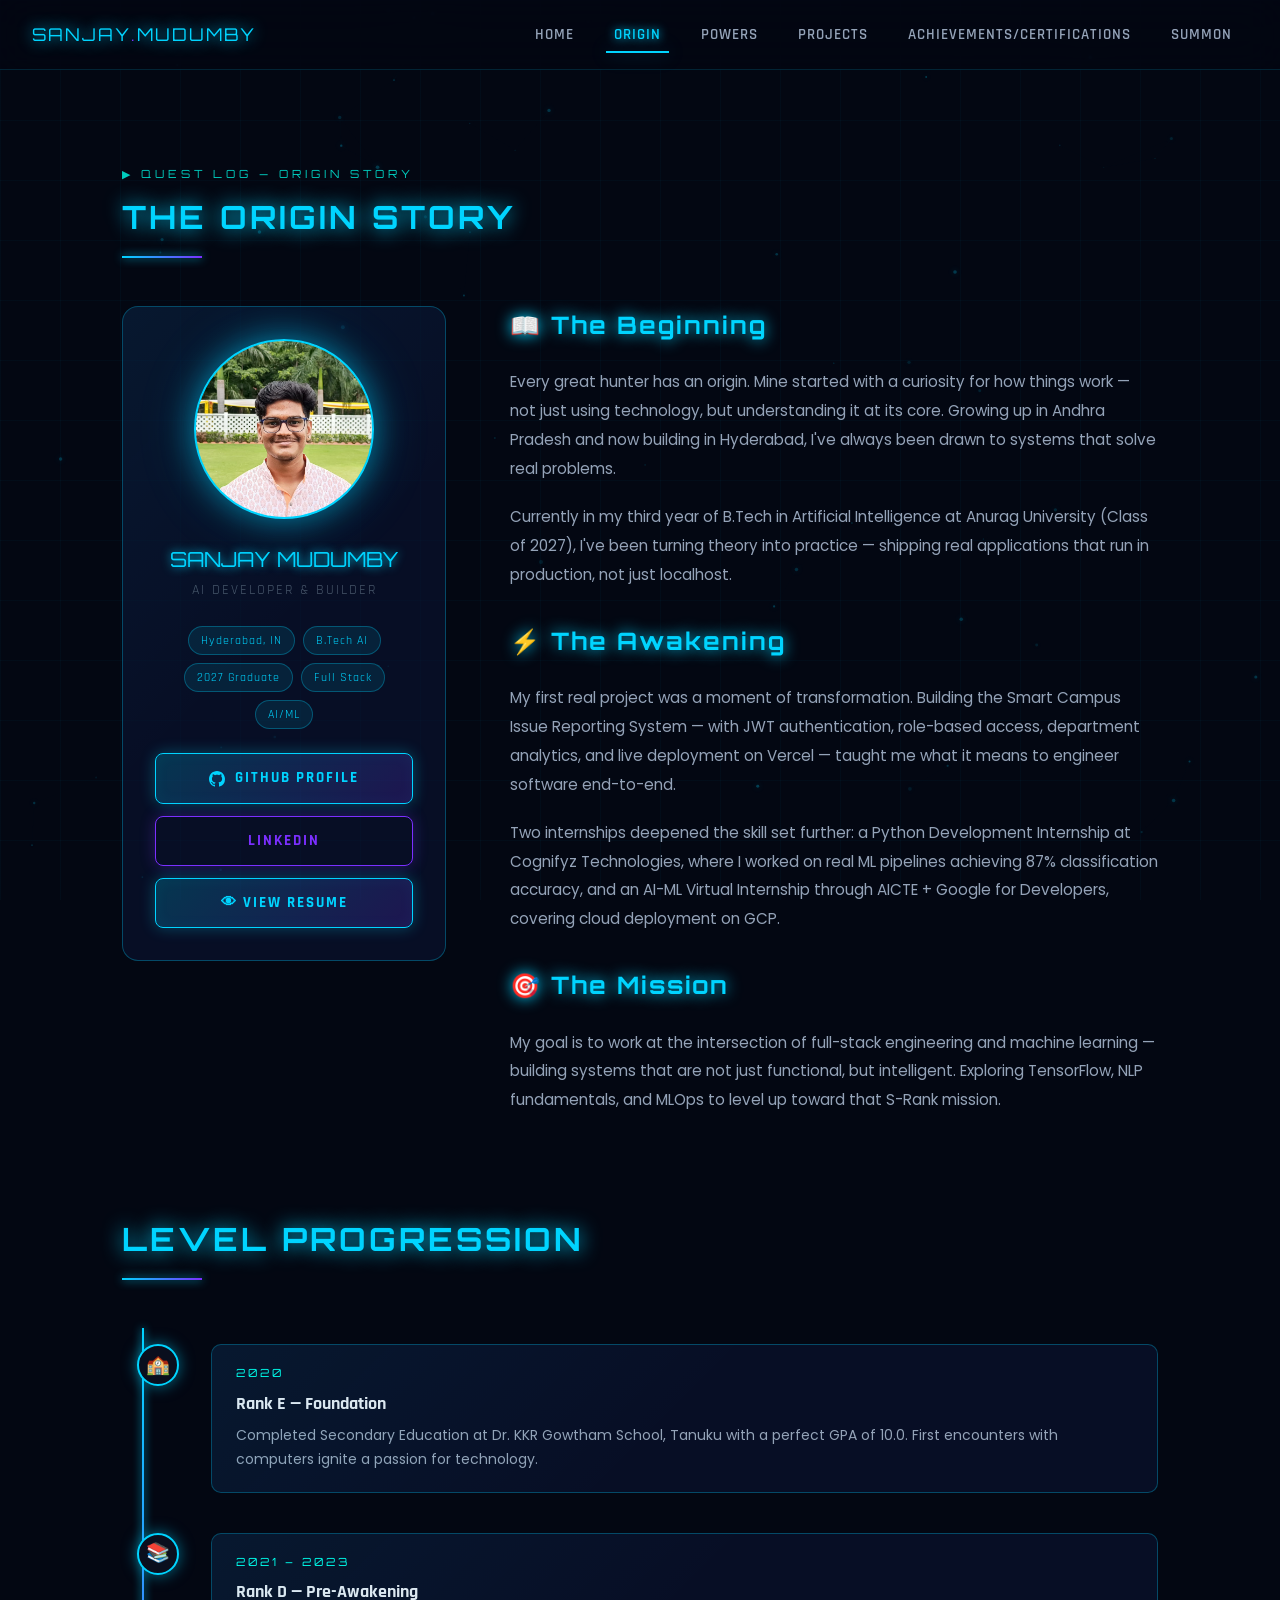
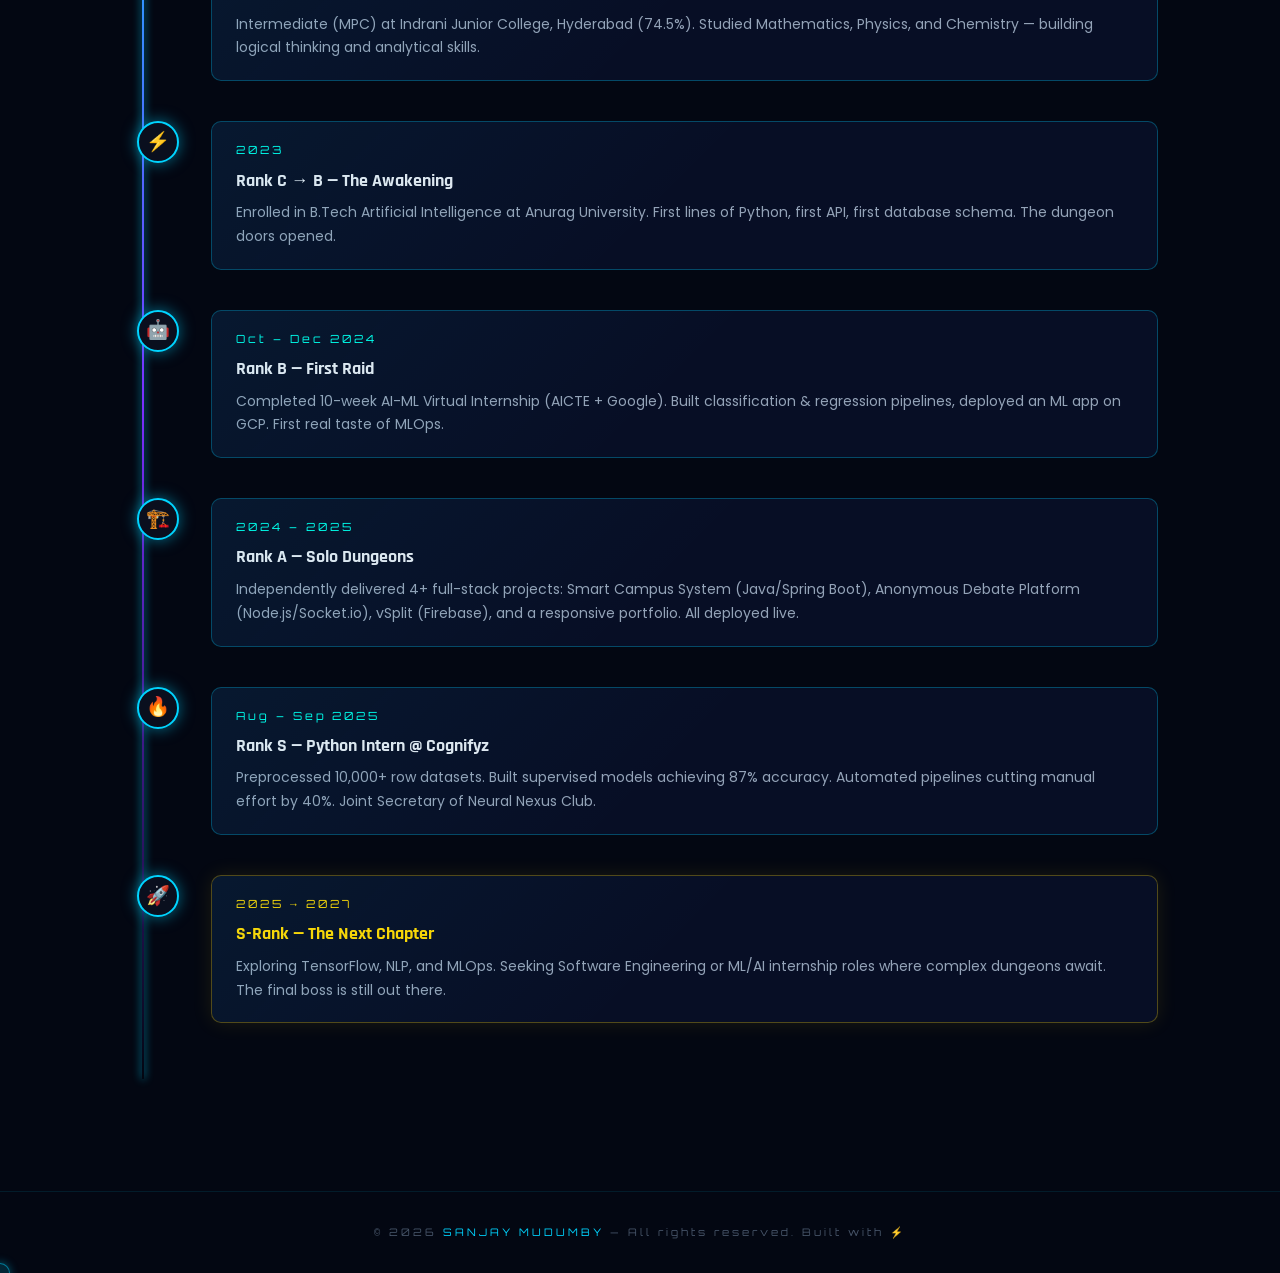
==== commit 9a9c3db9: "Update portfolio with improvements - Remove rank badges from projects page for cleaner look - Add mi" ====
--- a/about.html
+++ b/about.html
@@ -16,8 +16,8 @@
       <li><a href="index.html">Home</a></li>
       <li><a href="about.html">Origin</a></li>
       <li><a href="skills.html">Powers</a></li>
-      <li><a href="projects.html">Quests</a></li>
-      <li><a href="certifications.html">Achievements</a></li>
+      <li><a href="projects.html">Projects</a></li>
+      <li><a href="certifications.html">Achievements/Certifications</a></li>
       <li><a href="contact.html">Summon</a></li>
     </ul>
     <div class="nav-toggle"><span></span><span></span><span></span></div>
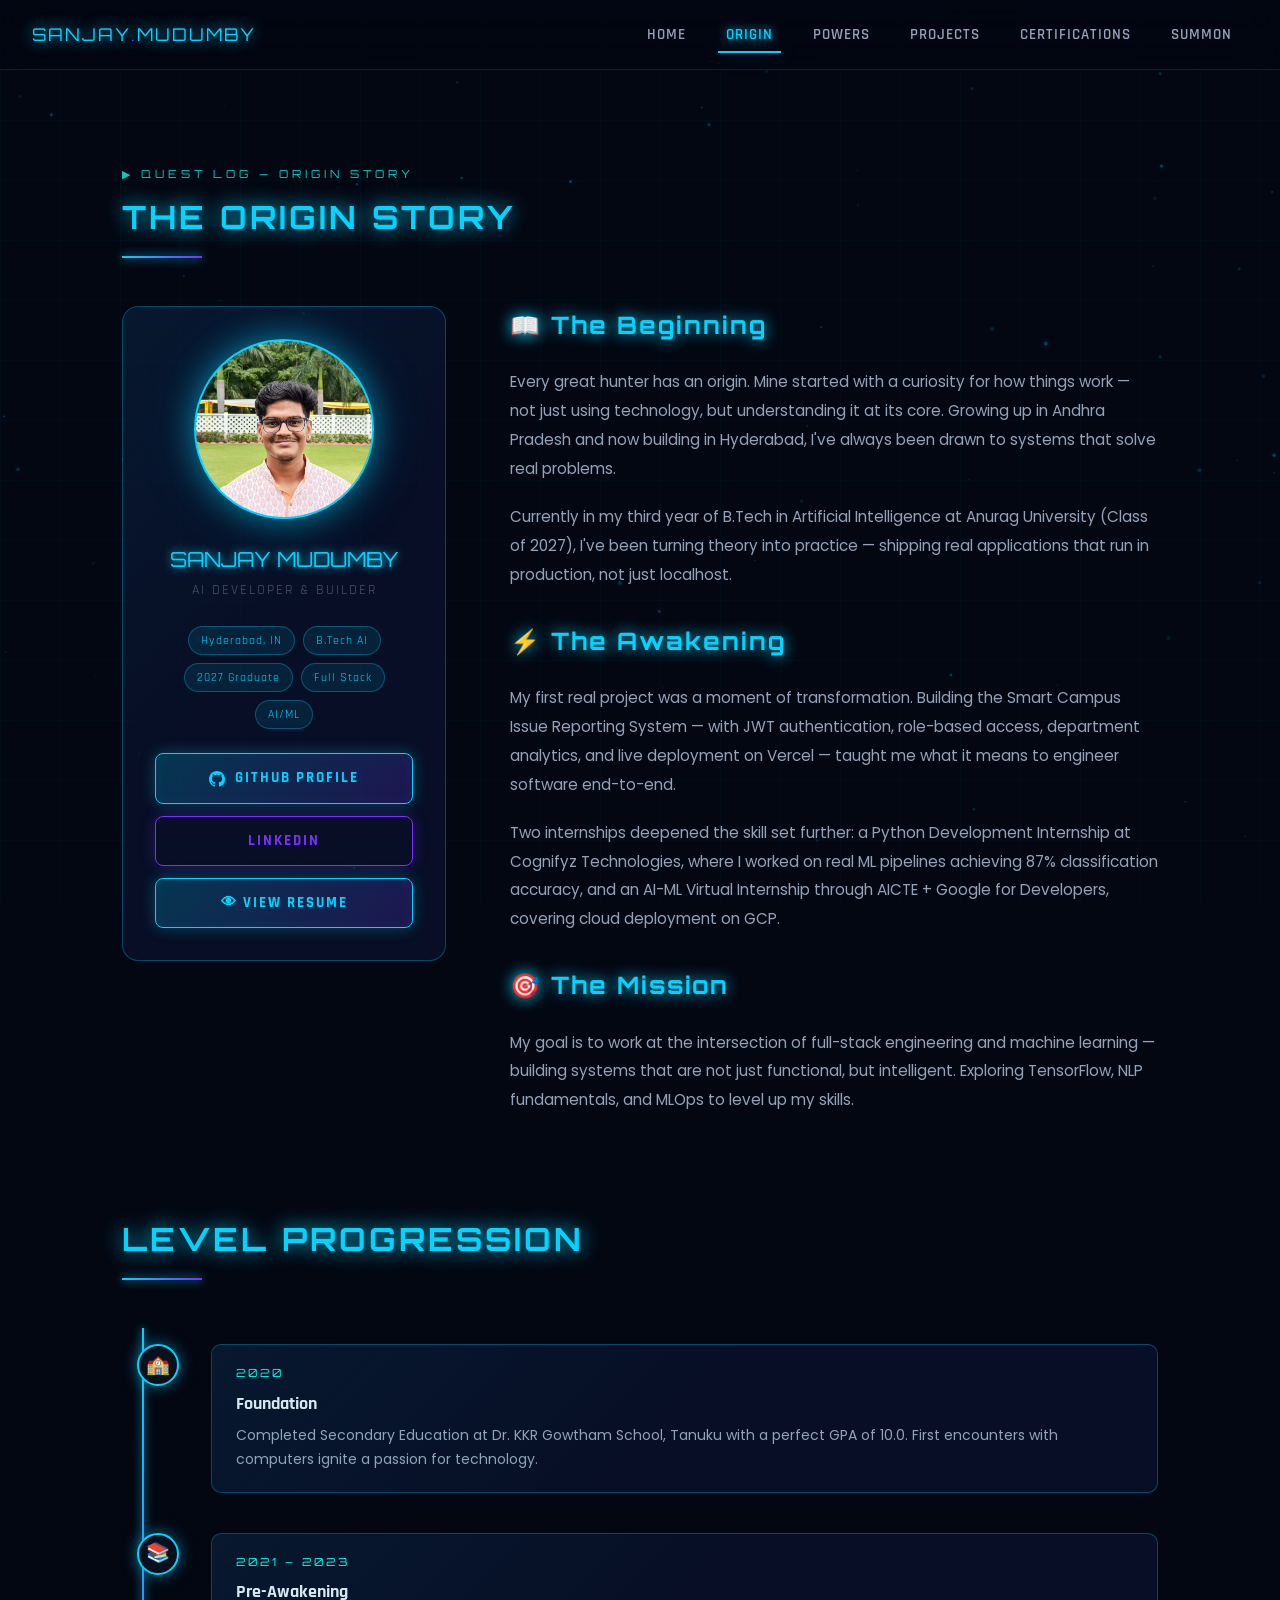
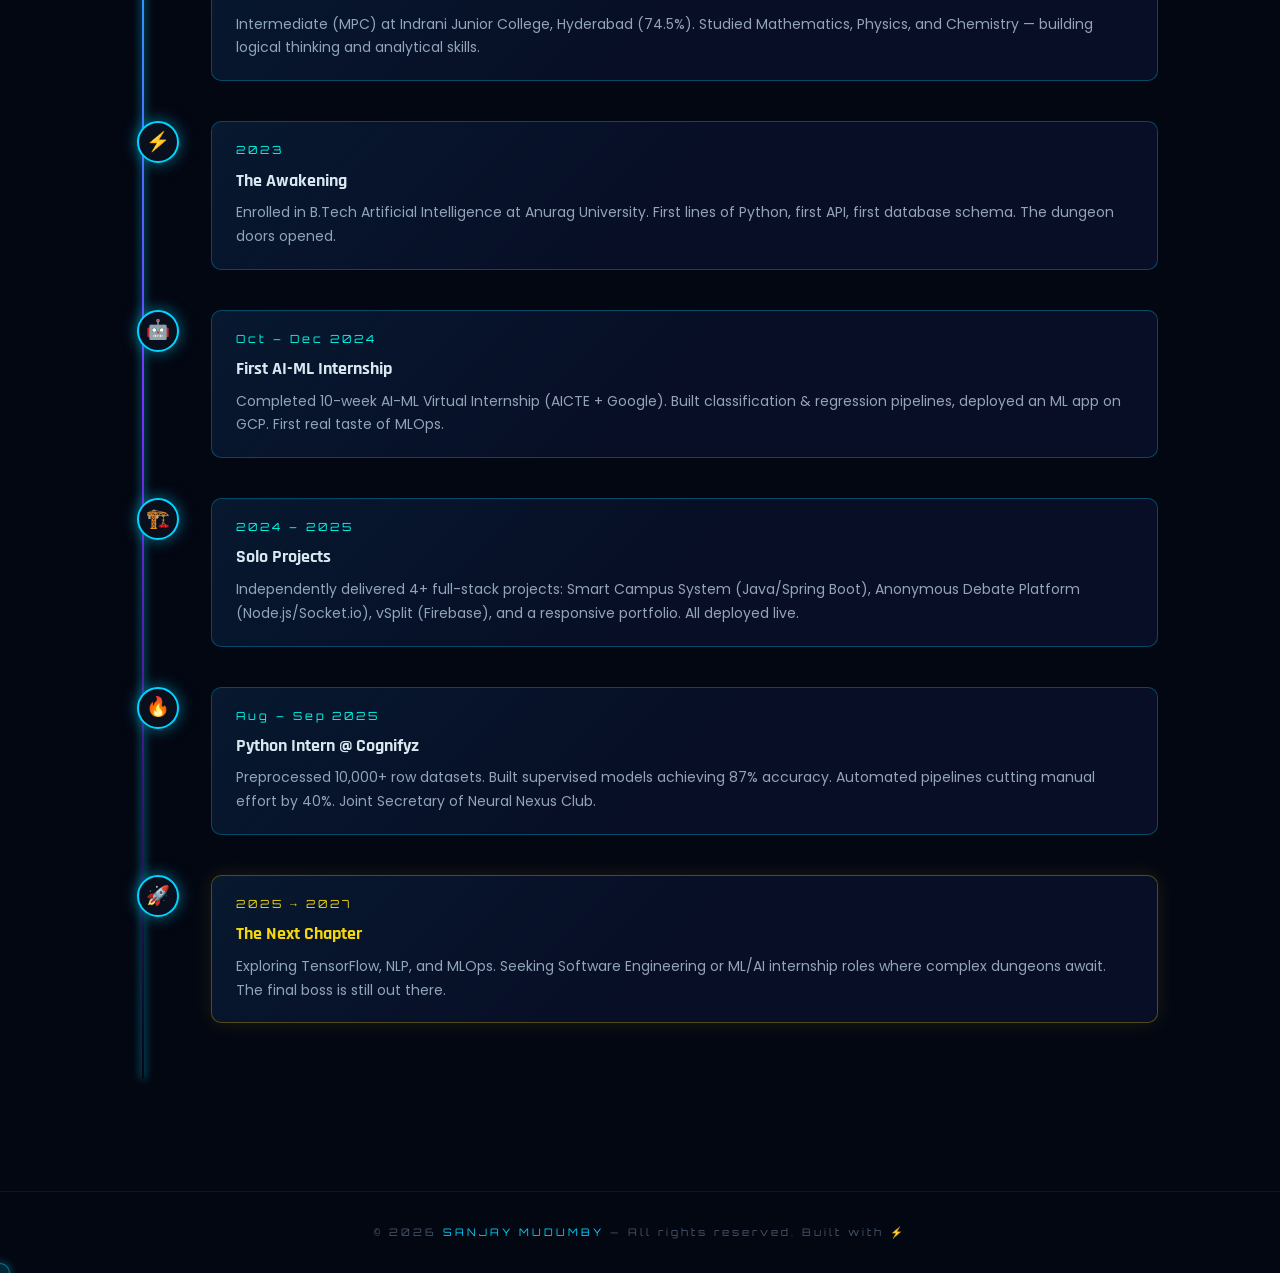
==== commit 5575628a: "Portfolio improvements: Remove ranks, center content, and fix navigation - Remove all rank badges fr" ====
--- a/about.html
+++ b/about.html
@@ -17,7 +17,7 @@
       <li><a href="about.html">Origin</a></li>
       <li><a href="skills.html">Powers</a></li>
       <li><a href="projects.html">Projects</a></li>
-      <li><a href="certifications.html">Achievements/Certifications</a></li>
+      <li><a href="certifications.html">Certifications</a></li>
       <li><a href="contact.html">Summon</a></li>
     </ul>
     <div class="nav-toggle"><span></span><span></span><span></span></div>
@@ -75,7 +75,7 @@
           </p>
           <h2 style="margin-top:2rem;">🎯 The Mission</h2>
           <p>
-            My goal is to work at the intersection of full-stack engineering and machine learning — building systems that are not just functional, but intelligent. Exploring TensorFlow, NLP fundamentals, and MLOps to level up toward that S-Rank mission.
+            My goal is to work at the intersection of full-stack engineering and machine learning — building systems that are not just functional, but intelligent. Exploring TensorFlow, NLP fundamentals, and MLOps to level up my skills.
           </p>
         </div>
       </div>
@@ -90,7 +90,7 @@
             <div class="timeline-dot">🏫</div>
             <div class="timeline-content glass-card">
               <div class="timeline-year">2020</div>
-              <h3>Rank E — Foundation</h3>
+              <h3>Foundation</h3>
               <p>Completed Secondary Education at Dr. KKR Gowtham School, Tanuku with a perfect GPA of 10.0. First encounters with computers ignite a passion for technology.</p>
             </div>
           </div>
@@ -99,7 +99,7 @@
             <div class="timeline-dot">📚</div>
             <div class="timeline-content glass-card">
               <div class="timeline-year">2021 – 2023</div>
-              <h3>Rank D — Pre-Awakening</h3>
+              <h3>Pre-Awakening</h3>
               <p>Intermediate (MPC) at Indrani Junior College, Hyderabad (74.5%). Studied Mathematics, Physics, and Chemistry — building logical thinking and analytical skills.</p>
             </div>
           </div>
@@ -108,7 +108,7 @@
             <div class="timeline-dot">⚡</div>
             <div class="timeline-content glass-card">
               <div class="timeline-year">2023</div>
-              <h3>Rank C → B — The Awakening</h3>
+              <h3>The Awakening</h3>
               <p>Enrolled in B.Tech Artificial Intelligence at Anurag University. First lines of Python, first API, first database schema. The dungeon doors opened.</p>
             </div>
           </div>
@@ -117,7 +117,7 @@
             <div class="timeline-dot">🤖</div>
             <div class="timeline-content glass-card">
               <div class="timeline-year">Oct – Dec 2024</div>
-              <h3>Rank B — First Raid</h3>
+              <h3>First AI-ML Internship</h3>
               <p>Completed 10-week AI-ML Virtual Internship (AICTE + Google). Built classification & regression pipelines, deployed an ML app on GCP. First real taste of MLOps.</p>
             </div>
           </div>
@@ -126,7 +126,7 @@
             <div class="timeline-dot">🏗️</div>
             <div class="timeline-content glass-card">
               <div class="timeline-year">2024 – 2025</div>
-              <h3>Rank A — Solo Dungeons</h3>
+              <h3>Solo Projects</h3>
               <p>Independently delivered 4+ full-stack projects: Smart Campus System (Java/Spring Boot), Anonymous Debate Platform (Node.js/Socket.io), vSplit (Firebase), and a responsive portfolio. All deployed live.</p>
             </div>
           </div>
@@ -135,7 +135,7 @@
             <div class="timeline-dot">🔥</div>
             <div class="timeline-content glass-card">
               <div class="timeline-year">Aug – Sep 2025</div>
-              <h3>Rank S — Python Intern @ Cognifyz</h3>
+              <h3>Python Intern @ Cognifyz</h3>
               <p>Preprocessed 10,000+ row datasets. Built supervised models achieving 87% accuracy. Automated pipelines cutting manual effort by 40%. Joint Secretary of Neural Nexus Club.</p>
             </div>
           </div>
@@ -144,7 +144,7 @@
             <div class="timeline-dot">🚀</div>
             <div class="timeline-content glass-card" style="border-color:rgba(255,215,0,0.3);box-shadow:0 0 20px rgba(255,215,0,0.1);">
               <div class="timeline-year" style="color:var(--gold);">2025 → 2027</div>
-              <h3 style="color:var(--gold);">S-Rank — The Next Chapter</h3>
+              <h3 style="color:var(--gold);">The Next Chapter</h3>
               <p>Exploring TensorFlow, NLP, and MLOps. Seeking Software Engineering or ML/AI internship roles where complex dungeons await. The final boss is still out there.</p>
             </div>
           </div>
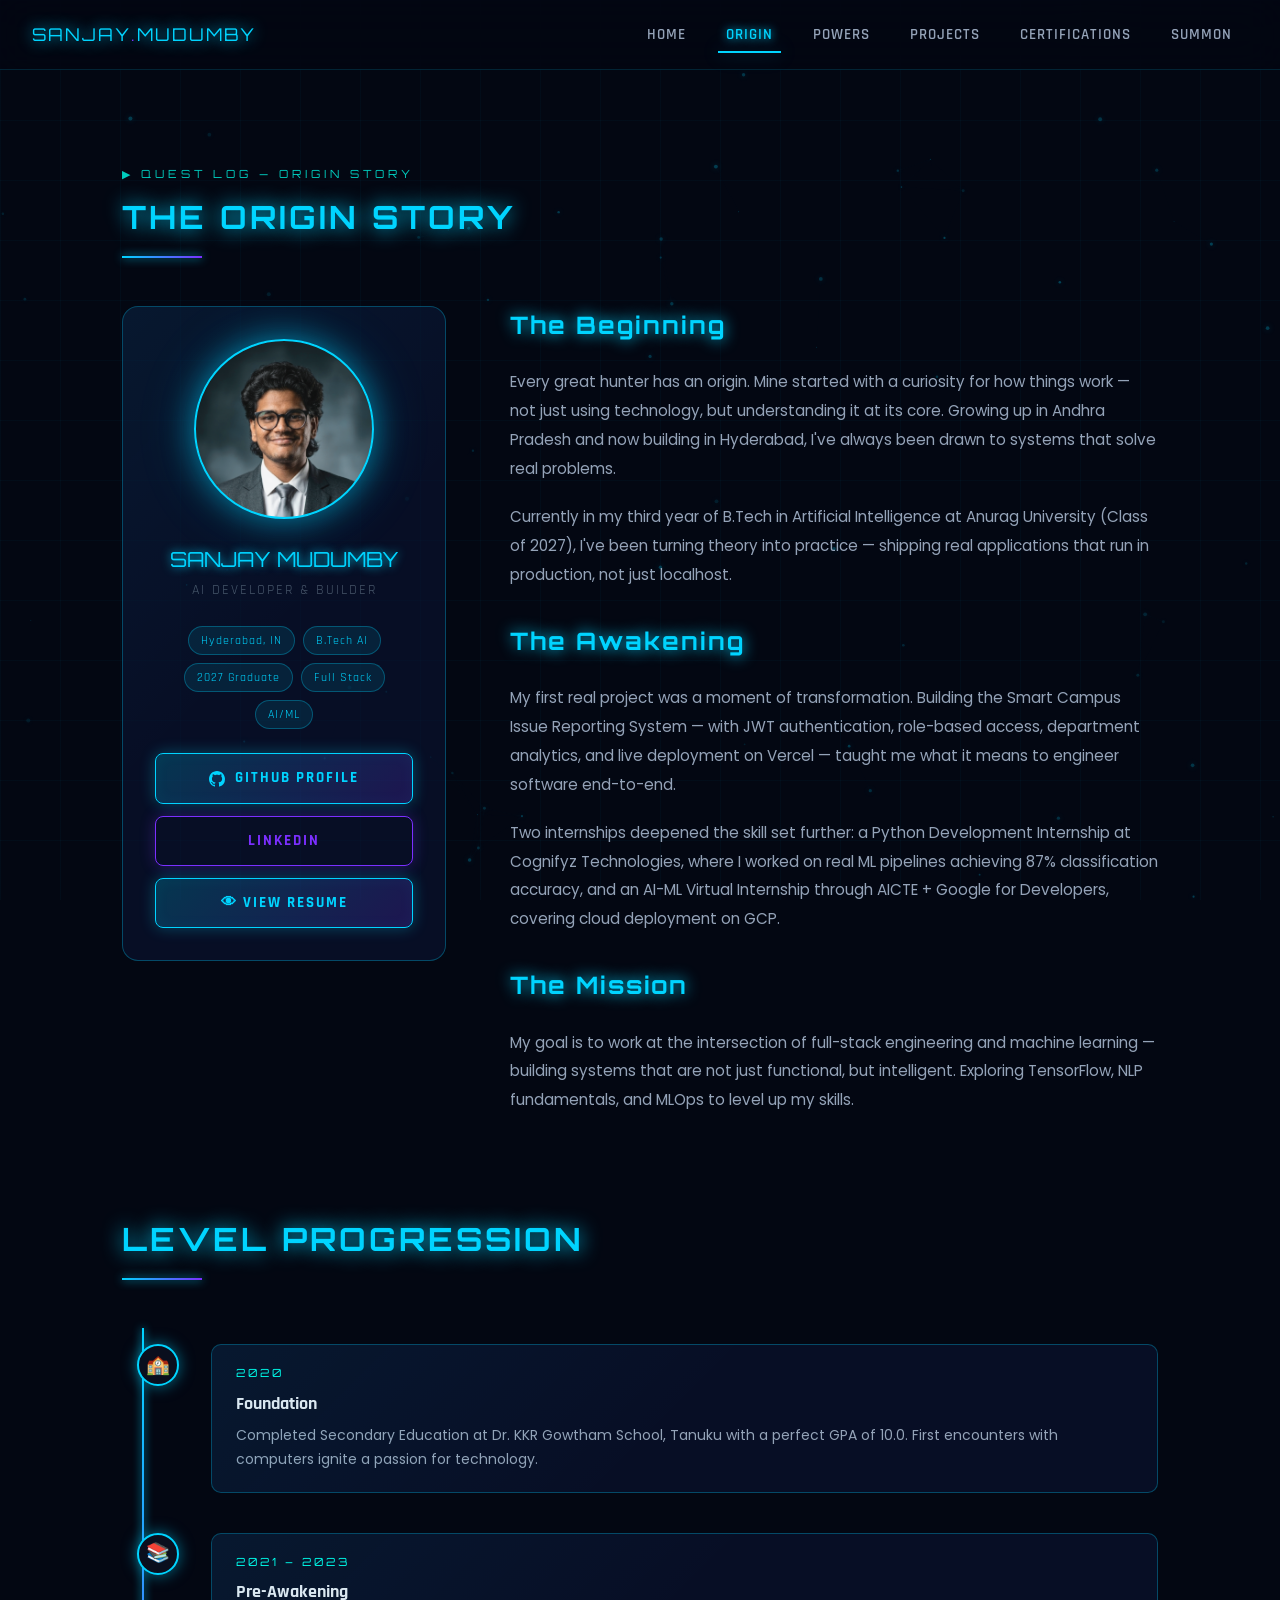
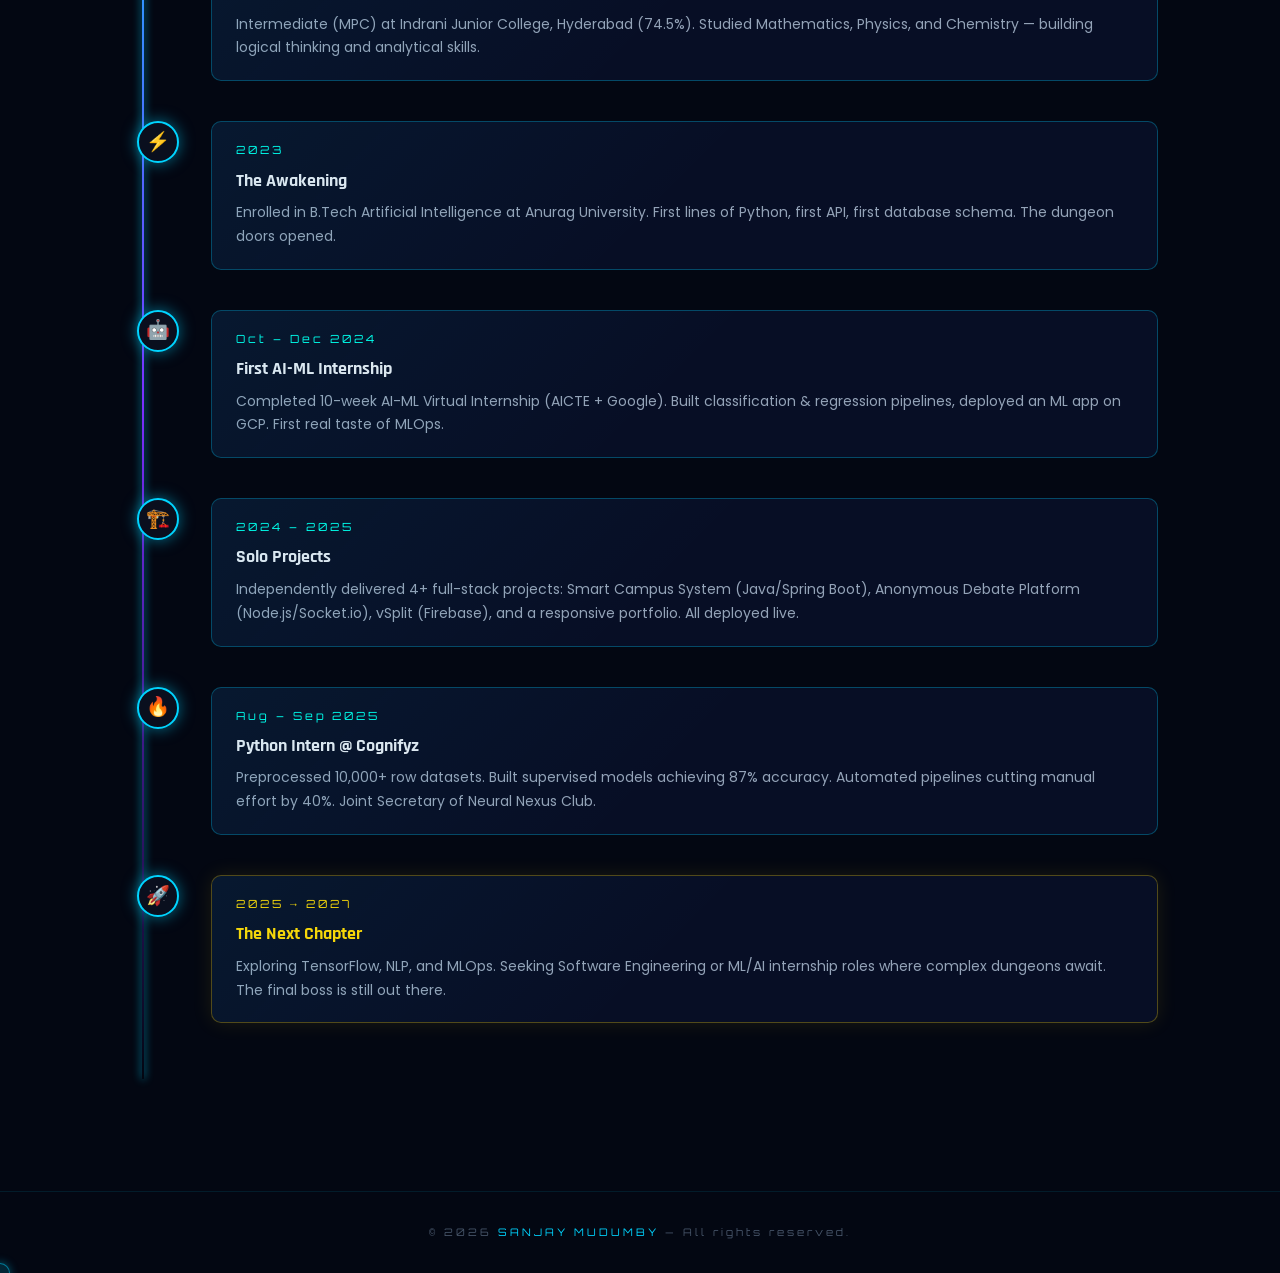
==== commit 65b8b3f8: "Updated portfolio UI and certificates" ====
--- a/about.html
+++ b/about.html
@@ -5,7 +5,7 @@
   <meta name="viewport" content="width=device-width, initial-scale=1.0">
   <title>Origin Story | Sanjay Mudumby</title>
   <link rel="stylesheet" href="css/styles.css">
-  <link rel="icon" href="data:image/svg+xml,<svg xmlns='http://www.w3.org/2000/svg' viewBox='0 0 100 100'><text y='.9em' font-size='90'>⚡</text></svg>">
+  <link rel="icon" href="data:image/svg+xml,<svg xmlns='http://www.w3.org/2000/svg' viewBox='0 0 100 100'><defs><linearGradient id='g' x1='0' y1='0' x2='1' y2='1'><stop offset='0%' stop-color='%2300d4ff'/><stop offset='100%' stop-color='%237b2ff7'/></linearGradient></defs><circle cx='50' cy='50' r='45' fill='url(%23g)'/><text x='50' y='60' font-size='36' text-anchor='middle' fill='white'>SM</text></svg>">
 </head>
 <body>
   <canvas id="particle-canvas"></canvas>
@@ -37,7 +37,7 @@
       <div class="about-grid fade-in">
         <!-- Avatar Card -->
         <div class="glass-card about-avatar-card">
-          <div class="about-avatar" style="background-image:url('images/Sanjay.jpg');background-size:cover;background-position:center;"></div>
+          <div class="about-avatar" style="background-image:url('images/Sanjay.Mudumby.png');background-size:cover;background-position:center top;"></div>
           <div class="about-name">SANJAY MUDUMBY</div>
           <div class="about-title">AI Developer & Builder</div>
           <div class="about-tags">
@@ -53,27 +53,27 @@
               GitHub Profile
             </a>
             <a href="https://www.linkedin.com/in/mudumby-sanjay/" target="_blank" rel="noopener" class="btn btn-secondary" style="justify-content:center;">LinkedIn</a>
-            <a href="files/Resume(2pages).pdf" target="_blank" class="btn btn-primary" style="justify-content:center;">👁 View Resume</a>
+            <a href="files/Resume.pdf" target="_blank" class="btn btn-primary" style="justify-content:center;">👁 View Resume</a>
           </div>
         </div>
 
         <!-- Story Text -->
         <div class="about-story">
-          <h2>📖 The Beginning</h2>
+          <h2> The Beginning</h2>
           <p>
             Every great hunter has an origin. Mine started with a curiosity for how things work — not just using technology, but understanding it at its core. Growing up in Andhra Pradesh and now building in Hyderabad, I've always been drawn to systems that solve real problems.
           </p>
           <p>
             Currently in my third year of B.Tech in Artificial Intelligence at Anurag University (Class of 2027), I've been turning theory into practice — shipping real applications that run in production, not just localhost.
           </p>
-          <h2 style="margin-top:2rem;">⚡ The Awakening</h2>
+          <h2 style="margin-top:2rem;"> The Awakening</h2>
           <p>
             My first real project was a moment of transformation. Building the Smart Campus Issue Reporting System — with JWT authentication, role-based access, department analytics, and live deployment on Vercel — taught me what it means to engineer software end-to-end.
           </p>
           <p>
             Two internships deepened the skill set further: a Python Development Internship at Cognifyz Technologies, where I worked on real ML pipelines achieving 87% classification accuracy, and an AI-ML Virtual Internship through AICTE + Google for Developers, covering cloud deployment on GCP.
           </p>
-          <h2 style="margin-top:2rem;">🎯 The Mission</h2>
+          <h2 style="margin-top:2rem;"> The Mission</h2>
           <p>
             My goal is to work at the intersection of full-stack engineering and machine learning — building systems that are not just functional, but intelligent. Exploring TensorFlow, NLP fundamentals, and MLOps to level up my skills.
           </p>
@@ -153,7 +153,7 @@
     </div>
 
     <footer class="footer">
-      &copy; 2026 <span>SANJAY MUDUMBY</span> — All rights reserved. Built with ⚡
+      &copy; 2026 <span>SANJAY MUDUMBY</span> — All rights reserved.
     </footer>
   </div>
 
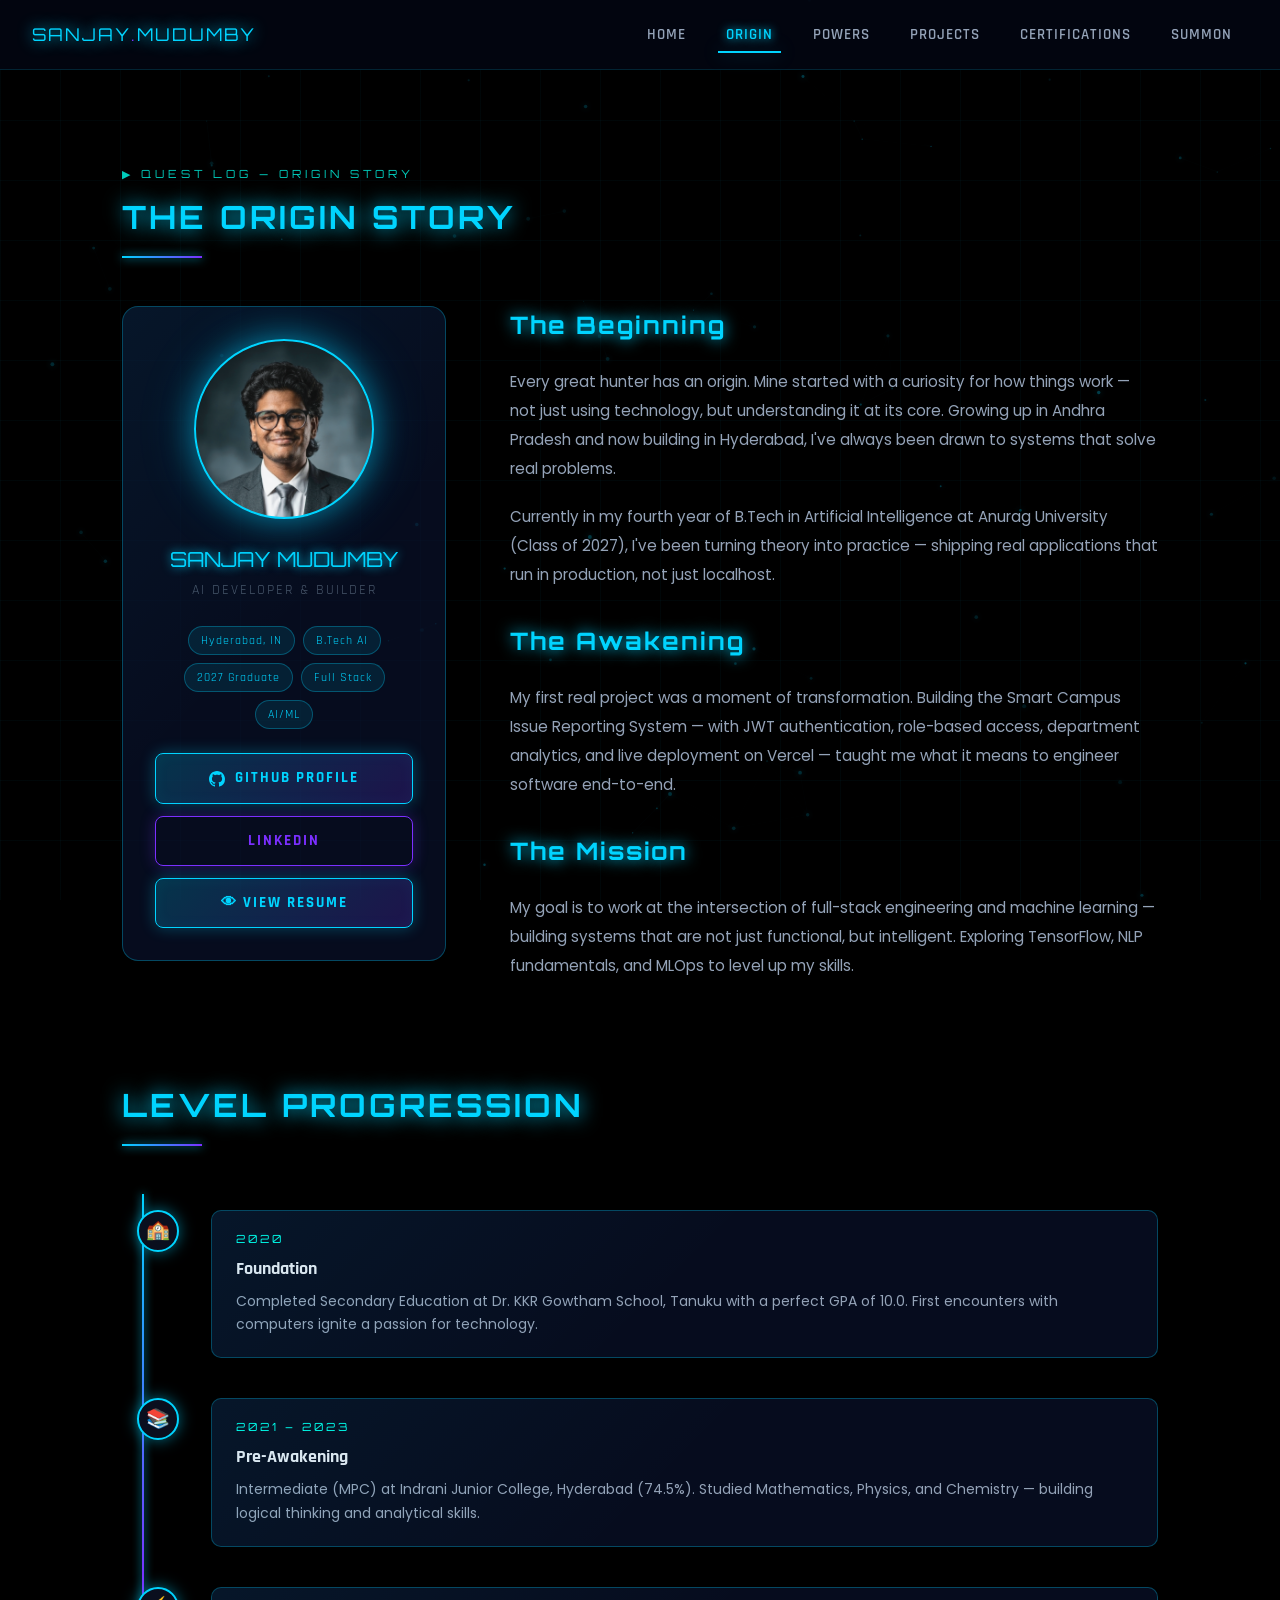
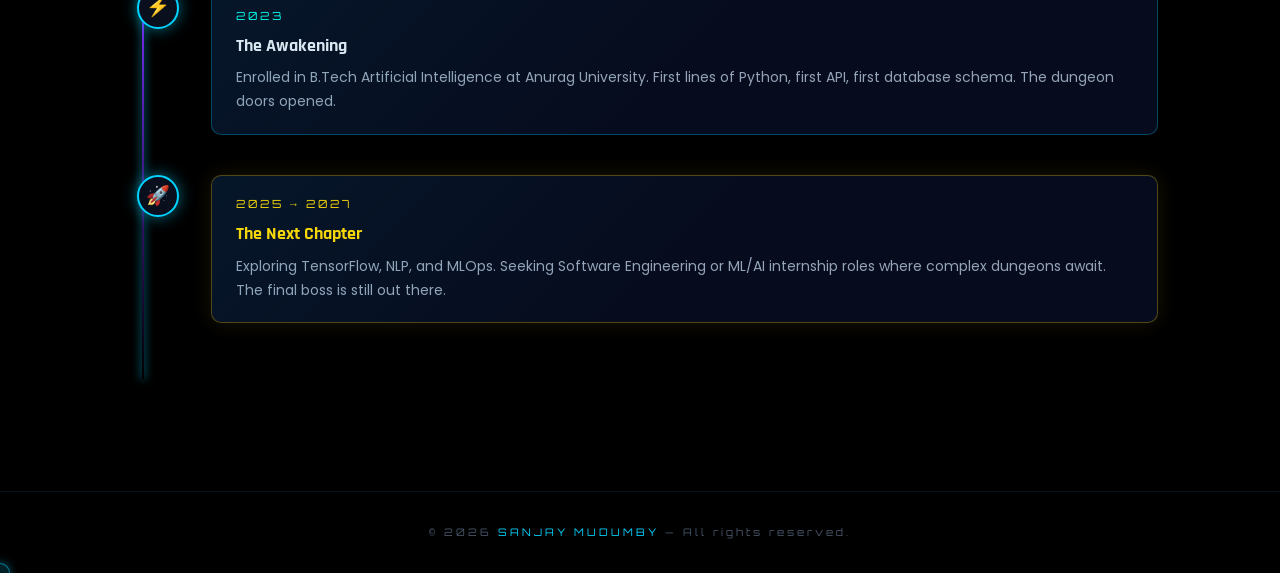
==== commit 313c60d9: "Update portfolio layout, add projects notice, fix links" ====
--- a/about.html
+++ b/about.html
@@ -1,12 +1,15 @@
 <!DOCTYPE html>
 <html lang="en">
+
 <head>
   <meta charset="UTF-8">
   <meta name="viewport" content="width=device-width, initial-scale=1.0">
   <title>Origin Story | Sanjay Mudumby</title>
   <link rel="stylesheet" href="css/styles.css">
-  <link rel="icon" href="data:image/svg+xml,<svg xmlns='http://www.w3.org/2000/svg' viewBox='0 0 100 100'><defs><linearGradient id='g' x1='0' y1='0' x2='1' y2='1'><stop offset='0%' stop-color='%2300d4ff'/><stop offset='100%' stop-color='%237b2ff7'/></linearGradient></defs><circle cx='50' cy='50' r='45' fill='url(%23g)'/><text x='50' y='60' font-size='36' text-anchor='middle' fill='white'>SM</text></svg>">
+  <link rel="icon"
+    href="data:image/svg+xml,<svg xmlns='http://www.w3.org/2000/svg' viewBox='0 0 100 100'><defs><linearGradient id='g' x1='0' y1='0' x2='1' y2='1'><stop offset='0%' stop-color='%2300d4ff'/><stop offset='100%' stop-color='%237b2ff7'/></linearGradient></defs><circle cx='50' cy='50' r='45' fill='url(%23g)'/><text x='50' y='60' font-size='36' text-anchor='middle' fill='white'>SM</text></svg>">
 </head>
+
 <body>
   <canvas id="particle-canvas"></canvas>
 
@@ -28,7 +31,9 @@
 
       <!-- HEADER -->
       <div class="fade-in" style="margin-bottom:3rem;">
-        <div class="system-tag" style="font-family:var(--font-display);font-size:0.7rem;color:var(--neon-cyan);letter-spacing:4px;text-transform:uppercase;margin-bottom:0.5rem;">▶ Quest Log — Origin Story</div>
+        <div class="system-tag"
+          style="font-family:var(--font-display);font-size:0.7rem;color:var(--neon-cyan);letter-spacing:4px;text-transform:uppercase;margin-bottom:0.5rem;">
+          ▶ Quest Log — Origin Story</div>
         <h1 class="section-title">THE ORIGIN STORY</h1>
         <div class="section-divider"></div>
       </div>
@@ -37,7 +42,9 @@
       <div class="about-grid fade-in">
         <!-- Avatar Card -->
         <div class="glass-card about-avatar-card">
-          <div class="about-avatar" style="background-image:url('images/Sanjay.Mudumby.png');background-size:cover;background-position:center top;"></div>
+          <div class="about-avatar"
+            style="background-image:url('images/Sanjay.Mudumby.png');background-size:cover;background-position:center top;">
+          </div>
           <div class="about-name">SANJAY MUDUMBY</div>
           <div class="about-title">AI Developer & Builder</div>
           <div class="about-tags">
@@ -48,12 +55,18 @@
             <span class="about-tag">AI/ML</span>
           </div>
           <div style="margin-top:1.5rem;display:flex;flex-direction:column;gap:0.75rem;">
-            <a href="https://github.com/Sanjay-glitch-dotcom" target="_blank" rel="noopener" class="btn btn-primary" style="justify-content:center;">
-              <svg width="16" height="16" viewBox="0 0 24 24" fill="currentColor"><path d="M12 0C5.37 0 0 5.37 0 12c0 5.31 3.435 9.795 8.205 11.385.6.105.825-.255.825-.57 0-.285-.015-1.23-.015-2.235-3.015.555-3.795-.735-4.035-1.41-.135-.345-.72-1.41-1.23-1.695-.42-.225-1.02-.78-.015-.795.945-.015 1.62.87 1.845 1.23 1.08 1.815 2.805 1.305 3.495.99.105-.78.42-1.305.765-1.605-2.67-.3-5.46-1.335-5.46-5.925 0-1.305.465-2.385 1.23-3.225-.12-.3-.54-1.53.12-3.18 0 0 1.005-.315 3.3 1.23.96-.27 1.98-.405 3-.405s2.04.135 3 .405c2.295-1.56 3.3-1.23 3.3-1.23.66 1.65.24 2.88.12 3.18.765.84 1.23 1.905 1.23 3.225 0 4.605-2.805 5.625-5.475 5.925.435.375.81 1.095.81 2.22 0 1.605-.015 2.895-.015 3.3 0 .315.225.69.825.57A12.02 12.02 0 0024 12c0-6.63-5.37-12-12-12z"/></svg>
+            <a href="https://github.com/Sanjay-glitch-dotcom" target="_blank" rel="noopener" class="btn btn-primary"
+              style="justify-content:center;">
+              <svg width="16" height="16" viewBox="0 0 24 24" fill="currentColor">
+                <path
+                  d="M12 0C5.37 0 0 5.37 0 12c0 5.31 3.435 9.795 8.205 11.385.6.105.825-.255.825-.57 0-.285-.015-1.23-.015-2.235-3.015.555-3.795-.735-4.035-1.41-.135-.345-.72-1.41-1.23-1.695-.42-.225-1.02-.78-.015-.795.945-.015 1.62.87 1.845 1.23 1.08 1.815 2.805 1.305 3.495.99.105-.78.42-1.305.765-1.605-2.67-.3-5.46-1.335-5.46-5.925 0-1.305.465-2.385 1.23-3.225-.12-.3-.54-1.53.12-3.18 0 0 1.005-.315 3.3 1.23.96-.27 1.98-.405 3-.405s2.04.135 3 .405c2.295-1.56 3.3-1.23 3.3-1.23.66 1.65.24 2.88.12 3.18.765.84 1.23 1.905 1.23 3.225 0 4.605-2.805 5.625-5.475 5.925.435.375.81 1.095.81 2.22 0 1.605-.015 2.895-.015 3.3 0 .315.225.69.825.57A12.02 12.02 0 0024 12c0-6.63-5.37-12-12-12z" />
+              </svg>
               GitHub Profile
             </a>
-            <a href="https://www.linkedin.com/in/mudumby-sanjay/" target="_blank" rel="noopener" class="btn btn-secondary" style="justify-content:center;">LinkedIn</a>
-            <a href="files/Resume.pdf" target="_blank" class="btn btn-primary" style="justify-content:center;">👁 View Resume</a>
+            <a href="https://www.linkedin.com/in/mudumby-sanjay/" target="_blank" rel="noopener"
+              class="btn btn-secondary" style="justify-content:center;">LinkedIn</a>
+            <a href="files/Resume.pdf" target="_blank" class="btn btn-primary" style="justify-content:center;">👁 View
+              Resume</a>
           </div>
         </div>
 
@@ -61,21 +74,25 @@
         <div class="about-story">
           <h2> The Beginning</h2>
           <p>
-            Every great hunter has an origin. Mine started with a curiosity for how things work — not just using technology, but understanding it at its core. Growing up in Andhra Pradesh and now building in Hyderabad, I've always been drawn to systems that solve real problems.
+            Every great hunter has an origin. Mine started with a curiosity for how things work — not just using
+            technology, but understanding it at its core. Growing up in Andhra Pradesh and now building in Hyderabad,
+            I've always been drawn to systems that solve real problems.
           </p>
           <p>
-            Currently in my third year of B.Tech in Artificial Intelligence at Anurag University (Class of 2027), I've been turning theory into practice — shipping real applications that run in production, not just localhost.
+            Currently in my fourth year of B.Tech in Artificial Intelligence at Anurag University (Class of 2027), I've
+            been turning theory into practice — shipping real applications that run in production, not just localhost.
           </p>
           <h2 style="margin-top:2rem;"> The Awakening</h2>
           <p>
-            My first real project was a moment of transformation. Building the Smart Campus Issue Reporting System — with JWT authentication, role-based access, department analytics, and live deployment on Vercel — taught me what it means to engineer software end-to-end.
-          </p>
-          <p>
-            Two internships deepened the skill set further: a Python Development Internship at Cognifyz Technologies, where I worked on real ML pipelines achieving 87% classification accuracy, and an AI-ML Virtual Internship through AICTE + Google for Developers, covering cloud deployment on GCP.
+            My first real project was a moment of transformation. Building the Smart Campus Issue Reporting System —
+            with JWT authentication, role-based access, department analytics, and live deployment on Vercel — taught me
+            what it means to engineer software end-to-end.
           </p>
           <h2 style="margin-top:2rem;"> The Mission</h2>
           <p>
-            My goal is to work at the intersection of full-stack engineering and machine learning — building systems that are not just functional, but intelligent. Exploring TensorFlow, NLP fundamentals, and MLOps to level up my skills.
+            My goal is to work at the intersection of full-stack engineering and machine learning — building systems
+            that are not just functional, but intelligent. Exploring TensorFlow, NLP fundamentals, and MLOps to level up
+            my skills.
           </p>
         </div>
       </div>
@@ -91,7 +108,8 @@
             <div class="timeline-content glass-card">
               <div class="timeline-year">2020</div>
               <h3>Foundation</h3>
-              <p>Completed Secondary Education at Dr. KKR Gowtham School, Tanuku with a perfect GPA of 10.0. First encounters with computers ignite a passion for technology.</p>
+              <p>Completed Secondary Education at Dr. KKR Gowtham School, Tanuku with a perfect GPA of 10.0. First
+                encounters with computers ignite a passion for technology.</p>
             </div>
           </div>
 
@@ -100,7 +118,8 @@
             <div class="timeline-content glass-card">
               <div class="timeline-year">2021 – 2023</div>
               <h3>Pre-Awakening</h3>
-              <p>Intermediate (MPC) at Indrani Junior College, Hyderabad (74.5%). Studied Mathematics, Physics, and Chemistry — building logical thinking and analytical skills.</p>
+              <p>Intermediate (MPC) at Indrani Junior College, Hyderabad (74.5%). Studied Mathematics, Physics, and
+                Chemistry — building logical thinking and analytical skills.</p>
             </div>
           </div>
 
@@ -109,43 +128,19 @@
             <div class="timeline-content glass-card">
               <div class="timeline-year">2023</div>
               <h3>The Awakening</h3>
-              <p>Enrolled in B.Tech Artificial Intelligence at Anurag University. First lines of Python, first API, first database schema. The dungeon doors opened.</p>
-            </div>
-          </div>
-
-          <div class="timeline-item fade-in">
-            <div class="timeline-dot">🤖</div>
-            <div class="timeline-content glass-card">
-              <div class="timeline-year">Oct – Dec 2024</div>
-              <h3>First AI-ML Internship</h3>
-              <p>Completed 10-week AI-ML Virtual Internship (AICTE + Google). Built classification & regression pipelines, deployed an ML app on GCP. First real taste of MLOps.</p>
-            </div>
-          </div>
-
-          <div class="timeline-item fade-in">
-            <div class="timeline-dot">🏗️</div>
-            <div class="timeline-content glass-card">
-              <div class="timeline-year">2024 – 2025</div>
-              <h3>Solo Projects</h3>
-              <p>Independently delivered 4+ full-stack projects: Smart Campus System (Java/Spring Boot), Anonymous Debate Platform (Node.js/Socket.io), vSplit (Firebase), and a responsive portfolio. All deployed live.</p>
-            </div>
-          </div>
-
-          <div class="timeline-item fade-in">
-            <div class="timeline-dot">🔥</div>
-            <div class="timeline-content glass-card">
-              <div class="timeline-year">Aug – Sep 2025</div>
-              <h3>Python Intern @ Cognifyz</h3>
-              <p>Preprocessed 10,000+ row datasets. Built supervised models achieving 87% accuracy. Automated pipelines cutting manual effort by 40%. Joint Secretary of Neural Nexus Club.</p>
+              <p>Enrolled in B.Tech Artificial Intelligence at Anurag University. First lines of Python, first API,
+                first database schema. The dungeon doors opened.</p>
             </div>
           </div>
 
           <div class="timeline-item fade-in">
             <div class="timeline-dot">🚀</div>
-            <div class="timeline-content glass-card" style="border-color:rgba(255,215,0,0.3);box-shadow:0 0 20px rgba(255,215,0,0.1);">
+            <div class="timeline-content glass-card"
+              style="border-color:rgba(255,215,0,0.3);box-shadow:0 0 20px rgba(255,215,0,0.1);">
               <div class="timeline-year" style="color:var(--gold);">2025 → 2027</div>
               <h3 style="color:var(--gold);">The Next Chapter</h3>
-              <p>Exploring TensorFlow, NLP, and MLOps. Seeking Software Engineering or ML/AI internship roles where complex dungeons await. The final boss is still out there.</p>
+              <p>Exploring TensorFlow, NLP, and MLOps. Seeking Software Engineering or ML/AI internship roles where
+                complex dungeons await. The final boss is still out there.</p>
             </div>
           </div>
         </div>
@@ -159,4 +154,5 @@
 
   <script src="js/script.js"></script>
 </body>
-</html>
+
+</html>
--- a/css/styles.css
+++ b/css/styles.css
@@ -1,7 +1,7 @@
 @import url('https://fonts.googleapis.com/css2?family=Poppins:wght@300;400;500;600;700;900&family=Rajdhani:wght@400;500;600;700&family=Orbitron:wght@400;500;700;900&display=swap');
 
 :root {
-  --bg-primary: #030712;
+  --bg-primary: #000000;
   --bg-secondary: #0a0f1e;
   --bg-card: rgba(10, 20, 50, 0.6);
   --neon-blue: #00d4ff;
